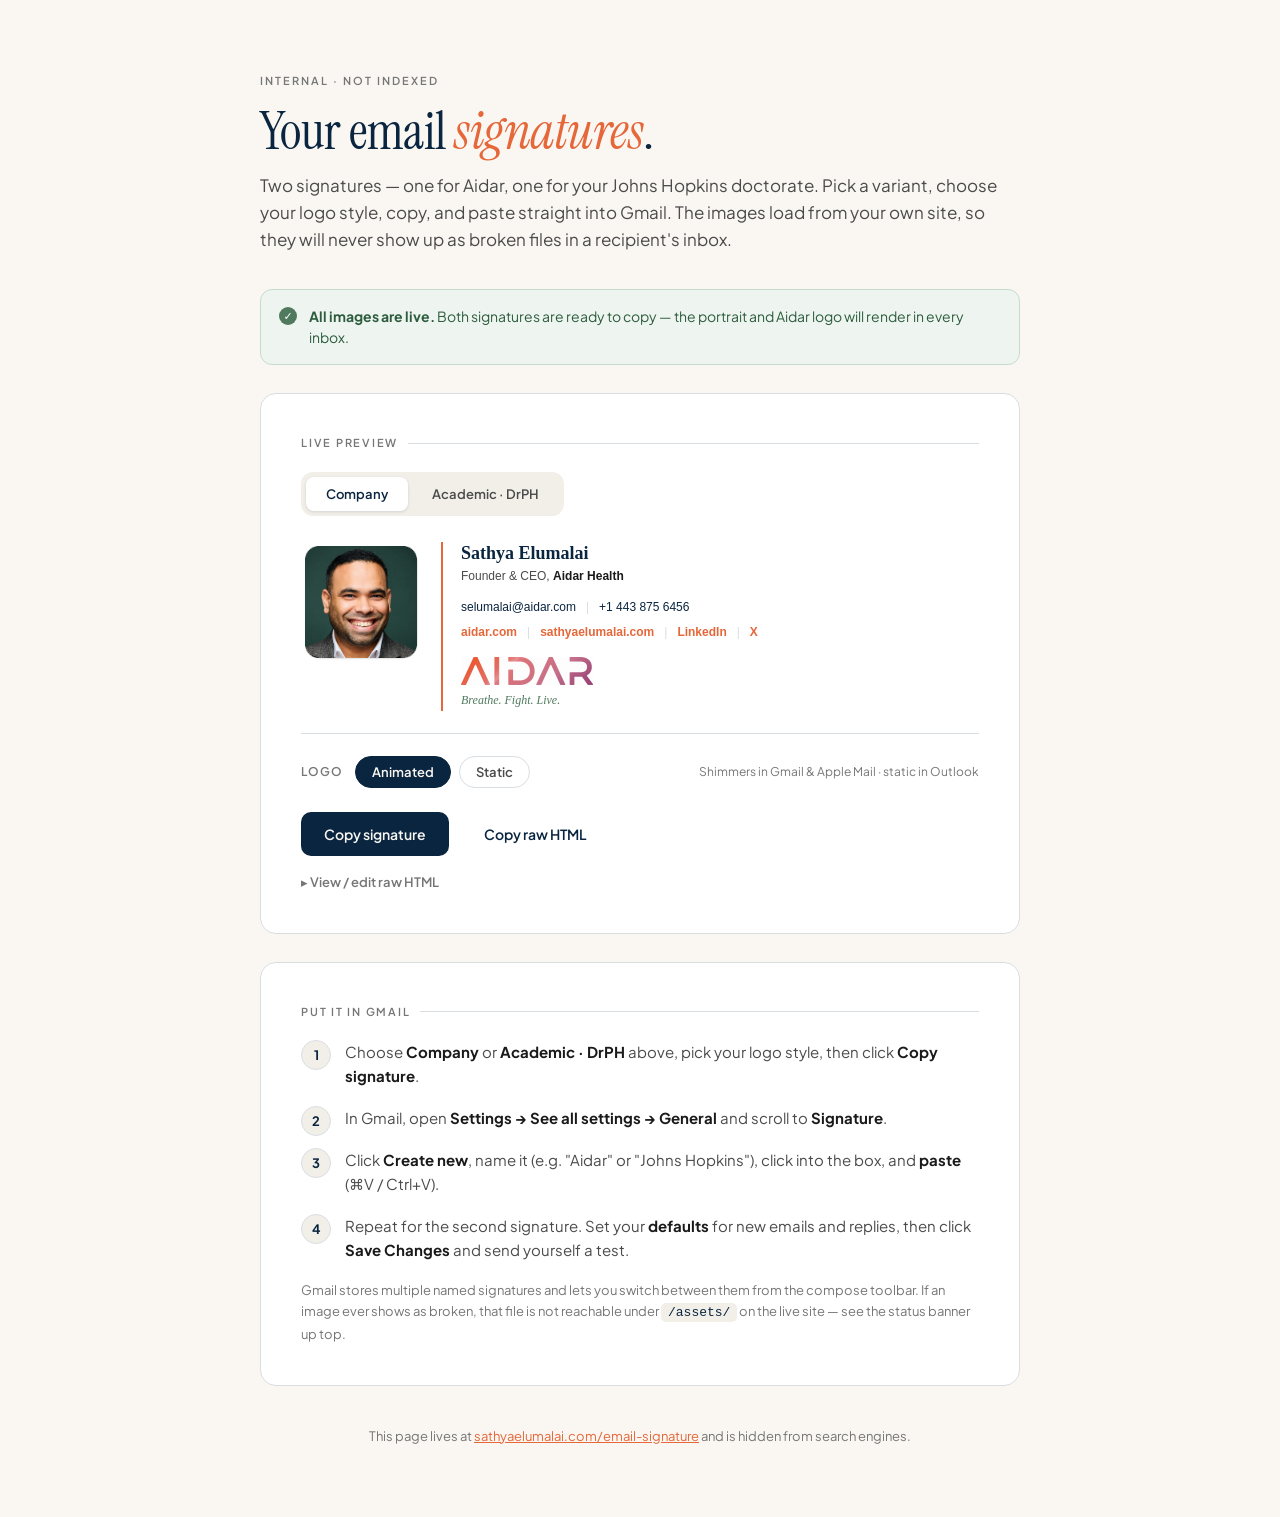
==== email-signature/index.html @ 57d6cbe8 "Email signature: larger photo, move logo + tagline to right column Per design review, the Aidar logo" ====
<!DOCTYPE html>
<html lang="en">
<head>
<meta charset="UTF-8">
<meta name="viewport" content="width=device-width, initial-scale=1.0">
<meta name="robots" content="noindex, nofollow">
<title>Email Signature · Sathya Elumalai</title>
<link rel="preconnect" href="https://fonts.googleapis.com">
<link rel="preconnect" href="https://fonts.gstatic.com" crossorigin>
<link href="https://fonts.googleapis.com/css2?family=Instrument+Serif:ital@0;1&family=Plus+Jakarta+Sans:wght@400;500;600;700&display=swap" rel="stylesheet">
<style>
  /* ---- Page chrome only. The signature itself uses inline, email-safe styles. ---- */
  :root {
    --anchor: #0A2540;
    --pulse:  #E5673A;
    --bone:   #FAF7F2;
    --bone-soft: #F2EFE9;
    --ink:    #1A1A1A;
    --ink-soft: #4B4B4B;
    --ink-muted: #767676;
    --sage:   #4F7A5E;
    --mist:   #D9DEE3;
    --alert:  #B83227;
    --font-display: "Instrument Serif", Georgia, serif;
    --font-body: "Plus Jakarta Sans", -apple-system, BlinkMacSystemFont, system-ui, sans-serif;
  }
  * { box-sizing: border-box; margin: 0; padding: 0; }
  body {
    font-family: var(--font-body);
    background: var(--bone);
    color: var(--ink);
    line-height: 1.6;
    -webkit-font-smoothing: antialiased;
    padding: clamp(24px, 6vw, 72px) clamp(20px, 5vw, 56px);
  }
  .wrap { max-width: 760px; margin: 0 auto; }
  .eyebrow {
    font-size: 11px; letter-spacing: 0.18em; text-transform: uppercase;
    color: var(--ink-muted); font-weight: 600; margin-bottom: 14px;
  }
  h1 {
    font-family: var(--font-display); font-weight: 400;
    font-size: clamp(34px, 5vw, 52px); line-height: 1.08;
    letter-spacing: -0.01em; color: var(--anchor); margin-bottom: 12px;
  }
  h1 em { font-style: italic; color: var(--pulse); }
  .lede { font-size: 17px; color: var(--ink-soft); max-width: 62ch; margin-bottom: 36px; }

  .card {
    background: #fff; border: 1px solid var(--mist); border-radius: 16px;
    padding: clamp(24px, 4vw, 40px); margin-bottom: 28px;
  }
  .card__label {
    font-size: 11px; letter-spacing: 0.16em; text-transform: uppercase;
    color: var(--ink-muted); font-weight: 600; margin-bottom: 20px;
    display: flex; align-items: center; gap: 10px;
  }
  .card__label::after { content: ""; flex: 1; height: 1px; background: var(--mist); }

  /* ---- Hosting status banner ---- */
  .status {
    border-radius: 12px; padding: 16px 18px; margin-bottom: 28px;
    font-size: 14px; display: flex; gap: 12px; align-items: flex-start;
    border: 1px solid; line-height: 1.5;
  }
  .status--checking { background: #FFF8F0; border-color: #F0D9BE; color: #8A5A1F; }
  .status--ok       { background: #EEF5F0; border-color: #C5DCCC; color: #2E5C3E; }
  .status--missing  { background: #FBEEEC; border-color: #E9CCC8; color: #8A2A20; }
  .status b { font-weight: 700; }
  .status code {
    font-family: ui-monospace, "SF Mono", Menlo, monospace; font-size: 12px;
    background: rgba(0,0,0,0.05); padding: 1px 6px; border-radius: 5px;
  }
  .status__dot {
    width: 18px; height: 18px; border-radius: 50%; flex-shrink: 0; margin-top: 1px;
    display: grid; place-items: center; font-size: 11px; font-weight: 700; color: #fff;
  }
  .status--checking .status__dot { background: #C98A3C; }
  .status--ok .status__dot       { background: var(--sage); }
  .status--missing .status__dot  { background: var(--alert); }

  /* ---- Segmented control (signature variant) ---- */
  .seg {
    display: inline-flex; gap: 4px; background: var(--bone-soft);
    padding: 5px; border-radius: 12px; margin-bottom: 26px;
  }
  .seg-opt {
    font-family: var(--font-body); font-size: 13px; font-weight: 600;
    padding: 9px 20px; border-radius: 8px; border: 0; background: transparent;
    color: var(--ink-soft); cursor: pointer; transition: all 160ms ease;
  }
  .seg-opt:hover { color: var(--anchor); }
  .seg-opt.is-active { background: #fff; color: var(--anchor); box-shadow: 0 1px 3px rgba(10,37,64,0.14); }

  /* ---- Logo style toggle ---- */
  .logo-toggle {
    display: flex; align-items: center; gap: 8px; margin-top: 22px;
    padding-top: 22px; border-top: 1px solid var(--mist); flex-wrap: wrap;
  }
  .logo-toggle__label {
    font-size: 12px; font-weight: 600; color: var(--ink-muted);
    letter-spacing: 0.08em; text-transform: uppercase; margin-right: 4px;
  }
  .logo-opt {
    font-family: var(--font-body); font-size: 13px; font-weight: 600;
    padding: 7px 16px; border-radius: 999px; cursor: pointer;
    border: 1px solid var(--mist); background: transparent; color: var(--ink-soft);
    transition: all 160ms ease;
  }
  .logo-opt:hover { border-color: var(--ink-muted); }
  .logo-opt.is-active { background: var(--anchor); color: var(--bone); border-color: var(--anchor); }
  .logo-note { font-size: 12px; color: var(--ink-muted); margin-left: auto; }

  /* ---- Buttons ---- */
  .actions { display: flex; flex-wrap: wrap; gap: 12px; margin-top: 24px; }
  button.act {
    font-family: var(--font-body); font-size: 14px; font-weight: 600;
    border-radius: 10px; padding: 12px 22px; cursor: pointer; border: 1px solid transparent;
    transition: transform 180ms cubic-bezier(0.16,1,0.3,1), background 180ms, color 180ms;
  }
  button.act:active { transform: scale(0.98); }
  .btn--primary { background: var(--anchor); color: var(--bone); }
  .btn--primary:hover { background: #06192c; }
  .btn--ghost { background: transparent; color: var(--anchor); border-color: var(--mist); }
  .btn--ghost:hover { border-color: var(--anchor); }
  .btn--primary.is-done { background: var(--sage); }

  /* ---- Raw HTML reveal ---- */
  details { margin-top: 16px; }
  summary {
    cursor: pointer; font-size: 13px; font-weight: 600; color: var(--ink-muted);
    list-style: none; user-select: none;
  }
  summary::-webkit-details-marker { display: none; }
  summary::before { content: "▸ "; }
  details[open] summary::before { content: "▾ "; }
  textarea {
    width: 100%; min-height: 220px; margin-top: 14px; padding: 16px;
    font-family: ui-monospace, "SF Mono", Menlo, monospace; font-size: 12px; line-height: 1.6;
    border: 1px solid var(--mist); border-radius: 10px; resize: vertical; color: var(--ink-soft);
    background: var(--bone-soft);
  }

  /* ---- Setup steps ---- */
  ol.steps { counter-reset: step; list-style: none; }
  ol.steps li {
    position: relative; padding-left: 44px; margin-bottom: 18px; font-size: 15px; color: var(--ink-soft);
  }
  ol.steps li::before {
    counter-increment: step; content: counter(step);
    position: absolute; left: 0; top: 0; width: 28px; height: 28px;
    background: var(--bone-soft); border: 1px solid var(--mist); border-radius: 50%;
    display: grid; place-items: center; font-size: 13px; font-weight: 700; color: var(--anchor);
  }
  ol.steps strong { color: var(--ink); }
  ol.steps code, p code {
    font-family: ui-monospace, "SF Mono", Menlo, monospace; font-size: 13px;
    background: var(--bone-soft); padding: 2px 7px; border-radius: 5px; color: var(--anchor);
  }
  .foot { font-size: 13px; color: var(--ink-muted); margin-top: 40px; text-align: center; }
  .foot a { color: var(--pulse); }
</style>
</head>
<body>
<div class="wrap">

  <p class="eyebrow">Internal · Not indexed</p>
  <h1>Your email <em>signatures</em>.</h1>
  <p class="lede">Two signatures — one for Aidar, one for your Johns Hopkins doctorate. Pick a variant, choose your logo style, copy, and paste straight into Gmail. The images load from your own site, so they will never show up as broken files in a recipient's inbox.</p>

  <!-- Live hosting check: tells you instantly whether the images resolve -->
  <div class="status status--checking" id="status" role="status" aria-live="polite">
    <span class="status__dot" id="statusDot">…</span>
    <div id="statusText">Checking whether your signature images are live on the server…</div>
  </div>

  <!-- ====================== SIGNATURE PREVIEW ====================== -->
  <div class="card">
    <p class="card__label">Live preview</p>

    <!-- Signature variant switch -->
    <div class="seg" role="radiogroup" aria-label="Signature type">
      <button type="button" class="seg-opt is-active" data-variant="company" role="radio" aria-checked="true">Company</button>
      <button type="button" class="seg-opt" data-variant="academic" role="radio" aria-checked="false">Academic · DrPH</button>
    </div>

    <!-- The exact markup that gets copied. Table-based + inline styles = email-client safe. -->
    <div id="signature">

      <!-- ---------- COMPANY VARIANT ---------- -->
      <div class="sig-block" data-variant="company">
        <table cellpadding="0" cellspacing="0" border="0" role="presentation" style="font-family: Arial, Helvetica, sans-serif; color: #1A1A1A; border-collapse: collapse;">
          <tr>
            <td style="vertical-align: top; padding: 0 20px 0 0;">
              <img src="/assets/sathya-portrait.png" alt="Sathya Elumalai" width="120" height="120" style="display: block; width: 120px; height: 120px; border: 0; outline: none; text-decoration: none;">
            </td>
            <td style="vertical-align: top; padding: 1px 0 1px 18px; border-left: 2px solid #E5673A;">
              <div style="font-family: Georgia, 'Times New Roman', serif; font-size: 18px; font-weight: 700; color: #0A2540; line-height: 1.15;">Sathya Elumalai</div>
              <div style="font-family: Arial, Helvetica, sans-serif; font-size: 12px; color: #4B4B4B; padding-top: 3px;">Founder &amp; CEO, <strong style="color: #1A1A1A;">Aidar Health</strong></div>
              <div style="font-family: Arial, Helvetica, sans-serif; font-size: 12px; padding-top: 11px; line-height: 1.7;">
                <a href="mailto:selumalai@aidar.com" style="color: #0A2540; text-decoration: none;">selumalai@aidar.com</a>
                <span style="color: #D9DEE3;">&nbsp;&nbsp;|&nbsp;&nbsp;</span>
                <a href="tel:+14438756456" style="color: #0A2540; text-decoration: none;">+1 443 875 6456</a>
              </div>
              <div style="font-family: Arial, Helvetica, sans-serif; font-size: 12px; padding-top: 5px; line-height: 1.7;">
                <a href="https://www.aidar.com" style="color: #E5673A; text-decoration: none; font-weight: 600;">aidar.com</a>
                <span style="color: #D9DEE3;">&nbsp;&nbsp;|&nbsp;&nbsp;</span>
                <a href="https://www.sathyaelumalai.com" style="color: #E5673A; text-decoration: none; font-weight: 600;">sathyaelumalai.com</a>
                <span style="color: #D9DEE3;">&nbsp;&nbsp;|&nbsp;&nbsp;</span>
                <a href="https://www.linkedin.com/in/sathyaelumalai" style="color: #E5673A; text-decoration: none; font-weight: 600;">LinkedIn</a>
                <span style="color: #D9DEE3;">&nbsp;&nbsp;|&nbsp;&nbsp;</span>
                <a href="https://x.com/SathyaElumalai" style="color: #E5673A; text-decoration: none; font-weight: 600;">X</a>
              </div>
              <div style="padding-top: 14px;">
                <img class="logoImg" src="/assets/aidar-logo-email-animated.gif" alt="Aidar Health" width="132" height="28" style="display: block; width: 132px; height: 28px; border: 0; outline: none;">
              </div>
              <div style="font-family: Georgia, 'Times New Roman', serif; font-style: italic; font-size: 12px; color: #4F7A5E; padding-top: 6px;">Breathe. Fight. Live.</div>
            </td>
          </tr>
        </table>
      </div>

      <!-- ---------- ACADEMIC / DrPH VARIANT ---------- -->
      <div class="sig-block" data-variant="academic" hidden>
        <table cellpadding="0" cellspacing="0" border="0" role="presentation" style="font-family: Arial, Helvetica, sans-serif; color: #1A1A1A; border-collapse: collapse;">
          <tr>
            <td style="vertical-align: top; padding: 0 20px 0 0;">
              <img src="/assets/sathya-portrait.png" alt="Sathya Elumalai" width="120" height="120" style="display: block; width: 120px; height: 120px; border: 0; outline: none; text-decoration: none;">
            </td>
            <td style="vertical-align: top; padding: 1px 0 1px 18px; border-left: 2px solid #E5673A;">
              <div style="font-family: Georgia, 'Times New Roman', serif; font-size: 18px; font-weight: 700; color: #0A2540; line-height: 1.15;">Sathya Elumalai</div>
              <div style="font-family: Arial, Helvetica, sans-serif; font-size: 12px; color: #4B4B4B; padding-top: 3px; line-height: 1.45;"><strong style="color: #1A1A1A;">DrPH Candidate</strong> &middot; Johns Hopkins Bloomberg School of Public Health</div>
              <div style="font-family: Arial, Helvetica, sans-serif; font-size: 12px; color: #4B4B4B; padding-top: 2px;">Founder &amp; CEO, <strong style="color: #1A1A1A;">Aidar Health</strong></div>
              <div style="font-family: Arial, Helvetica, sans-serif; font-size: 12px; padding-top: 11px; line-height: 1.7;">
                <a href="mailto:selumal1@jh.edu" style="color: #0A2540; text-decoration: none;">selumal1@jh.edu</a>
                <span style="color: #D9DEE3;">&nbsp;&nbsp;|&nbsp;&nbsp;</span>
                <a href="tel:+14438756456" style="color: #0A2540; text-decoration: none;">+1 443 875 6456</a>
              </div>
              <div style="font-family: Arial, Helvetica, sans-serif; font-size: 12px; padding-top: 5px; line-height: 1.7;">
                <a href="https://www.aidar.com" style="color: #E5673A; text-decoration: none; font-weight: 600;">aidar.com</a>
                <span style="color: #D9DEE3;">&nbsp;&nbsp;|&nbsp;&nbsp;</span>
                <a href="https://www.sathyaelumalai.com" style="color: #E5673A; text-decoration: none; font-weight: 600;">sathyaelumalai.com</a>
                <span style="color: #D9DEE3;">&nbsp;&nbsp;|&nbsp;&nbsp;</span>
                <a href="https://www.linkedin.com/in/sathyaelumalai" style="color: #E5673A; text-decoration: none; font-weight: 600;">LinkedIn</a>
                <span style="color: #D9DEE3;">&nbsp;&nbsp;|&nbsp;&nbsp;</span>
                <a href="https://x.com/SathyaElumalai" style="color: #E5673A; text-decoration: none; font-weight: 600;">X</a>
              </div>
              <div style="padding-top: 14px;">
                <img class="logoImg" src="/assets/aidar-logo-email-animated.gif" alt="Aidar Health" width="132" height="28" style="display: block; width: 132px; height: 28px; border: 0; outline: none;">
              </div>
              <div style="font-family: Georgia, 'Times New Roman', serif; font-style: italic; font-size: 12px; color: #4F7A5E; padding-top: 6px;">Breathe. Fight. Live.</div>
            </td>
          </tr>
        </table>
      </div>

    </div>

    <div class="logo-toggle" role="radiogroup" aria-label="Logo style">
      <span class="logo-toggle__label">Logo</span>
      <button type="button" class="logo-opt is-active" data-logo="animated" role="radio" aria-checked="true">Animated</button>
      <button type="button" class="logo-opt" data-logo="static" role="radio" aria-checked="false">Static</button>
      <span class="logo-note" id="logoNote">Shimmers in Gmail &amp; Apple Mail · static in Outlook</span>
    </div>

    <div class="actions">
      <button class="act btn--primary" id="copyBtn">Copy signature</button>
      <button class="act btn--ghost" id="copyHtmlBtn">Copy raw HTML</button>
    </div>

    <details>
      <summary>View / edit raw HTML</summary>
      <textarea id="rawHtml" spellcheck="false" readonly></textarea>
    </details>
  </div>

  <!-- ====================== SETUP STEPS ====================== -->
  <div class="card">
    <p class="card__label">Put it in Gmail</p>
    <ol class="steps">
      <li>Choose <strong>Company</strong> or <strong>Academic · DrPH</strong> above, pick your logo style, then click <strong>Copy signature</strong>.</li>
      <li>In Gmail, open <strong>Settings → See all settings → General</strong> and scroll to <strong>Signature</strong>.</li>
      <li>Click <strong>Create new</strong>, name it (e.g. "Aidar" or "Johns Hopkins"), click into the box, and <strong>paste</strong> (⌘V / Ctrl+V).</li>
      <li>Repeat for the second signature. Set your <strong>defaults</strong> for new emails and replies, then click <strong>Save Changes</strong> and send yourself a test.</li>
    </ol>
    <p style="font-size: 13px; color: var(--ink-muted); margin-top: 8px;">Gmail stores multiple named signatures and lets you switch between them from the compose toolbar. If an image ever shows as broken, that file is not reachable under <code>/assets/</code> on the live site — see the status banner up top.</p>
  </div>

  <p class="foot">This page lives at <a href="https://www.sathyaelumalai.com/email-signature">sathyaelumalai.com/email-signature</a> and is hidden from search engines.</p>

</div>

<script>
  // The production origin the copied signature must point at (email needs absolute URLs).
  const ABSOLUTE_BASE = "https://www.sathyaelumalai.com";

  const ASSETS = {
    portrait: "/assets/sathya-portrait.png",
    logoAnimated: "/assets/aidar-logo-email-animated.gif",
    logoStatic: "/assets/aidar-logo-email.png"
  };

  // ---- Plain-text fallback per variant (for clients that ignore the HTML part) ----
  const PLAIN = {
    company: [
      "Sathya Elumalai",
      "Founder & CEO, Aidar Health",
      "selumalai@aidar.com | +1 443 875 6456",
      "aidar.com | sathyaelumalai.com | linkedin.com/in/sathyaelumalai | x.com/SathyaElumalai"
    ].join("\n"),
    academic: [
      "Sathya Elumalai",
      "DrPH Candidate · Johns Hopkins Bloomberg School of Public Health",
      "Founder & CEO, Aidar Health",
      "selumal1@jh.edu | +1 443 875 6456",
      "aidar.com | sathyaelumalai.com | linkedin.com/in/sathyaelumalai | x.com/SathyaElumalai"
    ].join("\n")
  };

  let currentVariant = "company";
  const rawTa = document.getElementById("rawHtml");

  function activeBlock() { return document.querySelector('.sig-block[data-variant="' + currentVariant + '"]'); }

  // Take the active variant's markup and rewrite root-relative /assets/ paths to
  // absolute https:// URLs so the signature renders in any inbox.
  function getSigHtml() {
    return activeBlock().innerHTML
      .replace(/src="\/assets\//g, 'src="' + ABSOLUTE_BASE + '/assets/')
      .trim();
  }

  function syncRaw() { rawTa.value = getSigHtml(); }

  // ---- Rich copy: writes both text/html and text/plain to the clipboard ----
  async function copyRich() {
    const html = getSigHtml();
    try {
      await navigator.clipboard.write([
        new ClipboardItem({
          "text/html": new Blob([html], { type: "text/html" }),
          "text/plain": new Blob([PLAIN[currentVariant]], { type: "text/plain" })
        })
      ]);
      return true;
    } catch (e) {
      // Fallback: select the rendered node and use execCommand
      try {
        const range = document.createRange();
        range.selectNode(activeBlock());
        const sel = window.getSelection();
        sel.removeAllRanges();
        sel.addRange(range);
        const ok = document.execCommand("copy");
        sel.removeAllRanges();
        return ok;
      } catch (e2) { return false; }
    }
  }

  // ---- Variant switch (Company vs Academic) ----
  document.querySelectorAll(".seg-opt").forEach((btn) => {
    btn.addEventListener("click", () => {
      currentVariant = btn.dataset.variant;
      document.querySelectorAll(".seg-opt").forEach((b) => {
        const on = b === btn;
        b.classList.toggle("is-active", on);
        b.setAttribute("aria-checked", on ? "true" : "false");
      });
      document.querySelectorAll(".sig-block").forEach((block) => {
        block.hidden = block.dataset.variant !== currentVariant;
      });
      syncRaw();
    });
  });

  // ---- Logo style toggle (animated GIF vs static PNG) — applies to both variants ----
  const logoNote = document.getElementById("logoNote");
  document.querySelectorAll(".logo-opt").forEach((btn) => {
    btn.addEventListener("click", () => {
      document.querySelectorAll(".logo-opt").forEach((b) => {
        const on = b === btn;
        b.classList.toggle("is-active", on);
        b.setAttribute("aria-checked", on ? "true" : "false");
      });
      const animated = btn.dataset.logo === "animated";
      const src = animated ? ASSETS.logoAnimated : ASSETS.logoStatic;
      document.querySelectorAll("img.logoImg").forEach((img) => { img.src = src; });
      logoNote.textContent = animated
        ? "Shimmers in Gmail & Apple Mail · static in Outlook"
        : "Identical everywhere · lighter file";
      syncRaw();
    });
  });

  function flash(btn, msg) {
    const original = btn.textContent;
    btn.textContent = msg;
    btn.classList.add("is-done");
    setTimeout(() => { btn.textContent = original; btn.classList.remove("is-done"); }, 2200);
  }

  document.getElementById("copyBtn").addEventListener("click", async (e) => {
    const ok = await copyRich();
    const name = currentVariant === "company" ? "Company" : "Academic";
    flash(e.currentTarget, ok ? "✓ " + name + " copied — paste into Gmail" : "Press ⌘C to copy");
  });

  document.getElementById("copyHtmlBtn").addEventListener("click", async (e) => {
    try {
      await navigator.clipboard.writeText(getSigHtml());
      flash(e.currentTarget, "✓ HTML copied");
    } catch (err) {
      rawTa.closest("details").open = true;
      rawTa.select();
      flash(e.currentTarget, "Select & copy below");
    }
  });

  // ---- Live hosting check: probe the image URLs and report ----
  function probe(url) {
    return new Promise((resolve) => {
      const img = new Image();
      img.onload = () => resolve(true);
      img.onerror = () => resolve(false);
      img.src = url + "?t=" + (performance.now() | 0); // cache-bust
    });
  }

  (async () => {
    const status = document.getElementById("status");
    const dot = document.getElementById("statusDot");
    const text = document.getElementById("statusText");
    const checks = [
      ["assets/sathya-portrait.png", ASSETS.portrait],
      ["assets/aidar-logo-email-animated.gif", ASSETS.logoAnimated],
      ["assets/aidar-logo-email.png", ASSETS.logoStatic]
    ];
    const results = await Promise.all(checks.map(([, url]) => probe(url)));
    const missing = checks.filter((_, i) => !results[i]).map(([name]) => "<code>" + name + "</code>");

    status.classList.remove("status--checking");
    if (missing.length === 0) {
      status.classList.add("status--ok");
      dot.textContent = "✓";
      text.innerHTML = "<b>All images are live.</b> Both signatures are ready to copy — the portrait and Aidar logo will render in every inbox.";
    } else {
      status.classList.add("status--missing");
      dot.textContent = "!";
      text.innerHTML = "<b>Not reachable yet:</b> " + missing.join(", ") +
        ". Make sure " + (missing.length > 1 ? "these files are" : "this file is") +
        " in the site's <code>/assets/</code> folder and pushed to GitHub. Until then, " +
        (missing.length > 1 ? "they" : "it") + " will show as a broken image in email.";
    }
  })();

  // Initial render
  syncRaw();
</script>
</body>
</html>
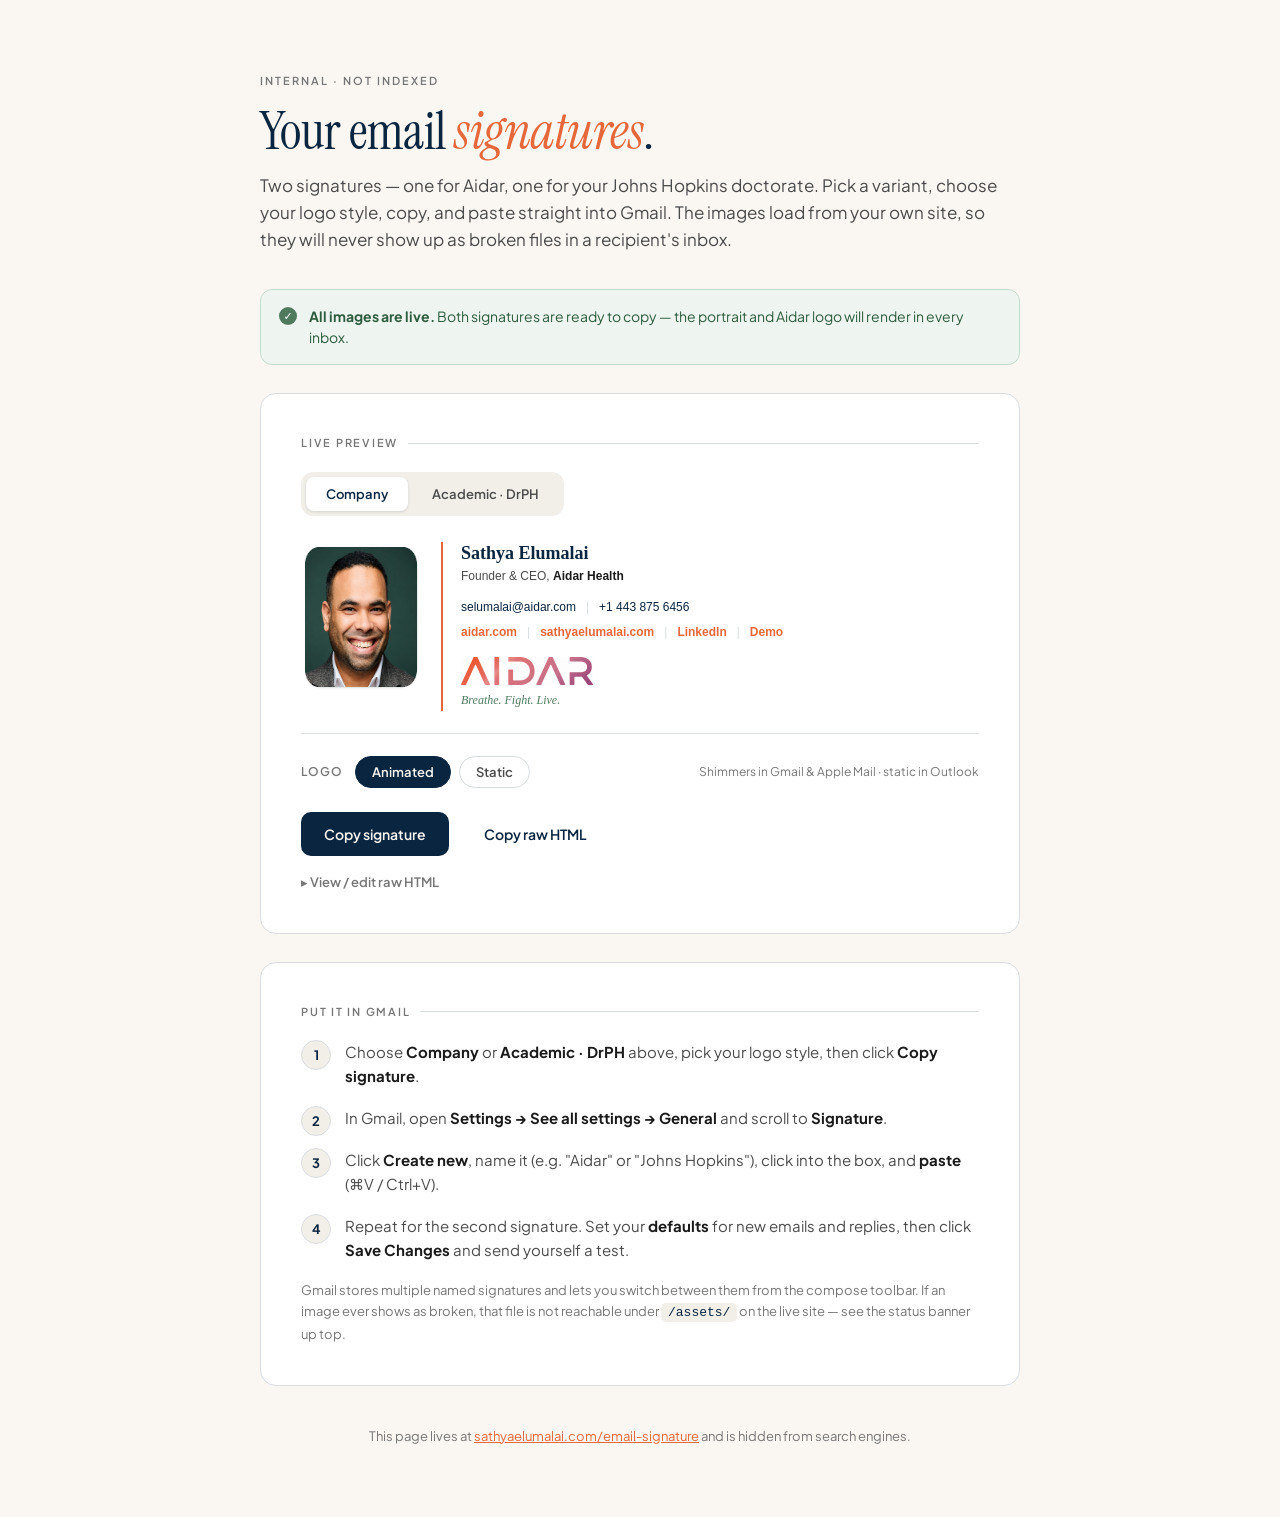
==== commit d0ab287b: "Email signature: taller photo, swap X for Demo (YouTube) link Photo set to 120x150 for the new head-" ====
--- a/email-signature/index.html
+++ b/email-signature/index.html
@@ -192,7 +192,7 @@
         <table cellpadding="0" cellspacing="0" border="0" role="presentation" style="font-family: Arial, Helvetica, sans-serif; color: #1A1A1A; border-collapse: collapse;">
           <tr>
             <td style="vertical-align: top; padding: 0 20px 0 0;">
-              <img src="/assets/sathya-portrait.png" alt="Sathya Elumalai" width="120" height="120" style="display: block; width: 120px; height: 120px; border: 0; outline: none; text-decoration: none;">
+              <img src="/assets/sathya-portrait.png" alt="Sathya Elumalai" width="120" height="150" style="display: block; width: 120px; height: 150px; border: 0; outline: none; text-decoration: none;">
             </td>
             <td style="vertical-align: top; padding: 1px 0 1px 18px; border-left: 2px solid #E5673A;">
               <div style="font-family: Georgia, 'Times New Roman', serif; font-size: 18px; font-weight: 700; color: #0A2540; line-height: 1.15;">Sathya Elumalai</div>
@@ -209,7 +209,7 @@
                 <span style="color: #D9DEE3;">&nbsp;&nbsp;|&nbsp;&nbsp;</span>
                 <a href="https://www.linkedin.com/in/sathyaelumalai" style="color: #E5673A; text-decoration: none; font-weight: 600;">LinkedIn</a>
                 <span style="color: #D9DEE3;">&nbsp;&nbsp;|&nbsp;&nbsp;</span>
-                <a href="https://x.com/SathyaElumalai" style="color: #E5673A; text-decoration: none; font-weight: 600;">X</a>
+                <a href="https://youtu.be/l9KVmZAAGaM" style="color: #E5673A; text-decoration: none; font-weight: 600;">Demo</a>
               </div>
               <div style="padding-top: 14px;">
                 <img class="logoImg" src="/assets/aidar-logo-email-animated.gif" alt="Aidar Health" width="132" height="28" style="display: block; width: 132px; height: 28px; border: 0; outline: none;">
@@ -225,7 +225,7 @@
         <table cellpadding="0" cellspacing="0" border="0" role="presentation" style="font-family: Arial, Helvetica, sans-serif; color: #1A1A1A; border-collapse: collapse;">
           <tr>
             <td style="vertical-align: top; padding: 0 20px 0 0;">
-              <img src="/assets/sathya-portrait.png" alt="Sathya Elumalai" width="120" height="120" style="display: block; width: 120px; height: 120px; border: 0; outline: none; text-decoration: none;">
+              <img src="/assets/sathya-portrait.png" alt="Sathya Elumalai" width="120" height="150" style="display: block; width: 120px; height: 150px; border: 0; outline: none; text-decoration: none;">
             </td>
             <td style="vertical-align: top; padding: 1px 0 1px 18px; border-left: 2px solid #E5673A;">
               <div style="font-family: Georgia, 'Times New Roman', serif; font-size: 18px; font-weight: 700; color: #0A2540; line-height: 1.15;">Sathya Elumalai</div>
@@ -243,7 +243,7 @@
                 <span style="color: #D9DEE3;">&nbsp;&nbsp;|&nbsp;&nbsp;</span>
                 <a href="https://www.linkedin.com/in/sathyaelumalai" style="color: #E5673A; text-decoration: none; font-weight: 600;">LinkedIn</a>
                 <span style="color: #D9DEE3;">&nbsp;&nbsp;|&nbsp;&nbsp;</span>
-                <a href="https://x.com/SathyaElumalai" style="color: #E5673A; text-decoration: none; font-weight: 600;">X</a>
+                <a href="https://youtu.be/l9KVmZAAGaM" style="color: #E5673A; text-decoration: none; font-weight: 600;">Demo</a>
               </div>
               <div style="padding-top: 14px;">
                 <img class="logoImg" src="/assets/aidar-logo-email-animated.gif" alt="Aidar Health" width="132" height="28" style="display: block; width: 132px; height: 28px; border: 0; outline: none;">
@@ -306,14 +306,14 @@
       "Sathya Elumalai",
       "Founder & CEO, Aidar Health",
       "selumalai@aidar.com | +1 443 875 6456",
-      "aidar.com | sathyaelumalai.com | linkedin.com/in/sathyaelumalai | x.com/SathyaElumalai"
+      "aidar.com | sathyaelumalai.com | linkedin.com/in/sathyaelumalai | Demo: youtu.be/l9KVmZAAGaM"
     ].join("\n"),
     academic: [
       "Sathya Elumalai",
       "DrPH Candidate · Johns Hopkins Bloomberg School of Public Health",
       "Founder & CEO, Aidar Health",
       "selumal1@jh.edu | +1 443 875 6456",
-      "aidar.com | sathyaelumalai.com | linkedin.com/in/sathyaelumalai | x.com/SathyaElumalai"
+      "aidar.com | sathyaelumalai.com | linkedin.com/in/sathyaelumalai | Demo: youtu.be/l9KVmZAAGaM"
     ].join("\n")
   };
 
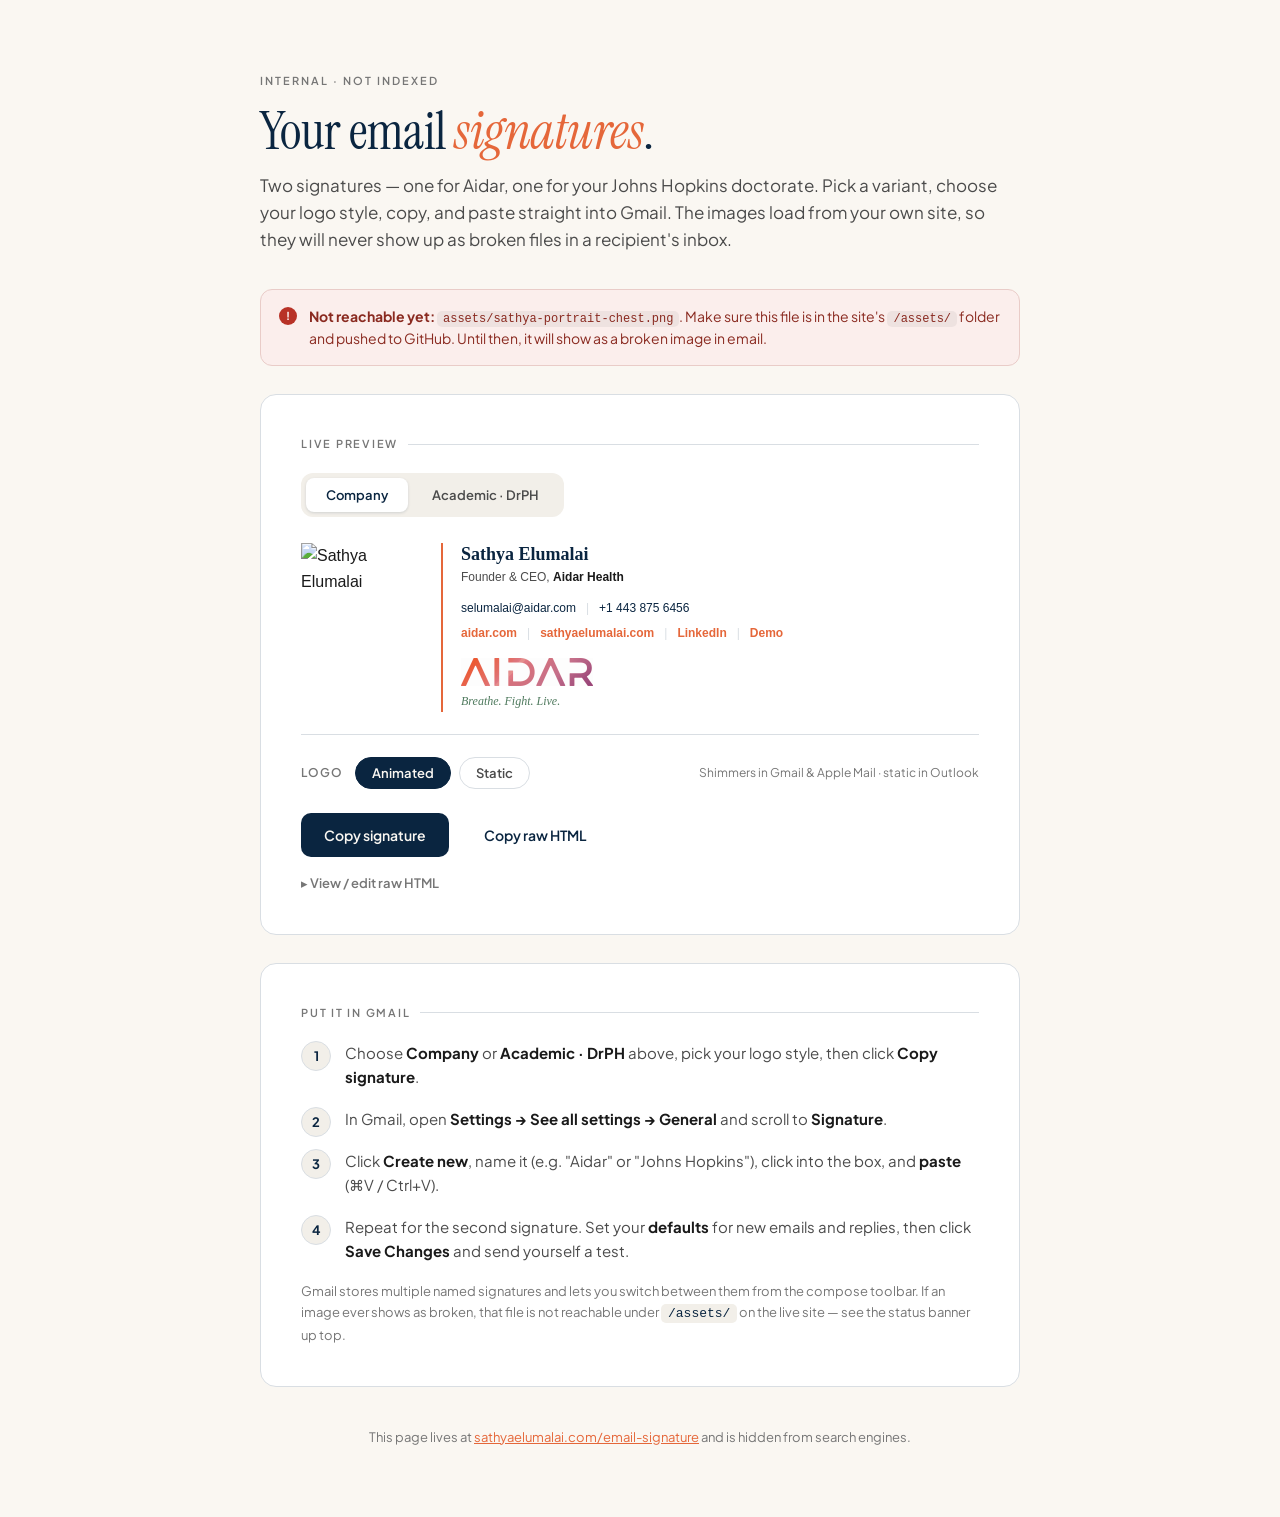
==== commit 7364501a: "Email signature: revert photo to square 120x120 with head-and-chest crop Fixes the stretched-face lo" ====
--- a/email-signature/index.html
+++ b/email-signature/index.html
@@ -192,7 +192,7 @@
         <table cellpadding="0" cellspacing="0" border="0" role="presentation" style="font-family: Arial, Helvetica, sans-serif; color: #1A1A1A; border-collapse: collapse;">
           <tr>
             <td style="vertical-align: top; padding: 0 20px 0 0;">
-              <img src="/assets/sathya-portrait.png" alt="Sathya Elumalai" width="120" height="150" style="display: block; width: 120px; height: 150px; border: 0; outline: none; text-decoration: none;">
+              <img src="/assets/sathya-portrait-chest.png" alt="Sathya Elumalai" width="120" height="120" style="display: block; width: 120px; height: 120px; border: 0; outline: none; text-decoration: none;">
             </td>
             <td style="vertical-align: top; padding: 1px 0 1px 18px; border-left: 2px solid #E5673A;">
               <div style="font-family: Georgia, 'Times New Roman', serif; font-size: 18px; font-weight: 700; color: #0A2540; line-height: 1.15;">Sathya Elumalai</div>
@@ -225,7 +225,7 @@
         <table cellpadding="0" cellspacing="0" border="0" role="presentation" style="font-family: Arial, Helvetica, sans-serif; color: #1A1A1A; border-collapse: collapse;">
           <tr>
             <td style="vertical-align: top; padding: 0 20px 0 0;">
-              <img src="/assets/sathya-portrait.png" alt="Sathya Elumalai" width="120" height="150" style="display: block; width: 120px; height: 150px; border: 0; outline: none; text-decoration: none;">
+              <img src="/assets/sathya-portrait-chest.png" alt="Sathya Elumalai" width="120" height="120" style="display: block; width: 120px; height: 120px; border: 0; outline: none; text-decoration: none;">
             </td>
             <td style="vertical-align: top; padding: 1px 0 1px 18px; border-left: 2px solid #E5673A;">
               <div style="font-family: Georgia, 'Times New Roman', serif; font-size: 18px; font-weight: 700; color: #0A2540; line-height: 1.15;">Sathya Elumalai</div>
@@ -295,7 +295,7 @@
   const ABSOLUTE_BASE = "https://www.sathyaelumalai.com";
 
   const ASSETS = {
-    portrait: "/assets/sathya-portrait.png",
+    portrait: "/assets/sathya-portrait-chest.png",
     logoAnimated: "/assets/aidar-logo-email-animated.gif",
     logoStatic: "/assets/aidar-logo-email.png"
   };
@@ -432,7 +432,7 @@
     const dot = document.getElementById("statusDot");
     const text = document.getElementById("statusText");
     const checks = [
-      ["assets/sathya-portrait.png", ASSETS.portrait],
+      ["assets/sathya-portrait-chest.png", ASSETS.portrait],
       ["assets/aidar-logo-email-animated.gif", ASSETS.logoAnimated],
       ["assets/aidar-logo-email.png", ASSETS.logoStatic]
     ];
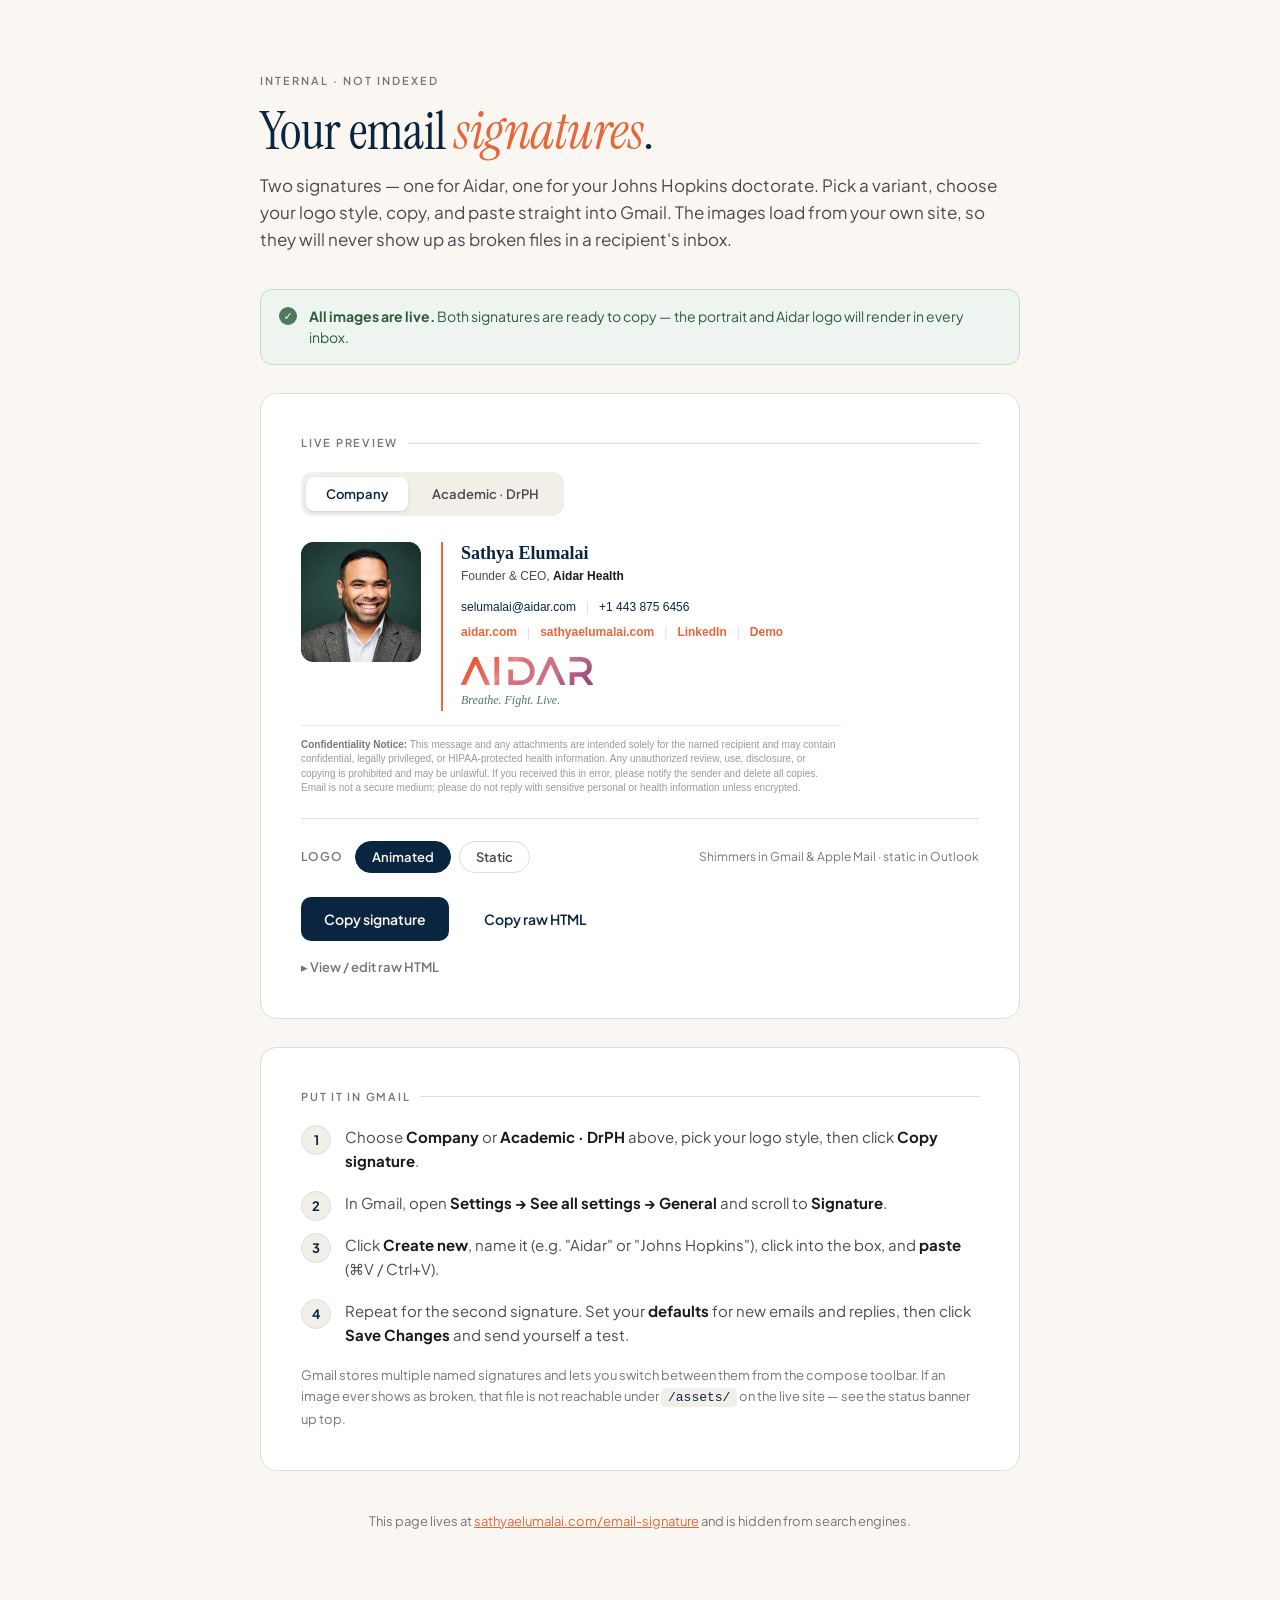
==== commit d3055c3b: "Email signature: add HIPAA-aware confidentiality disclaimer to both variants Replaces generic boiler" ====
--- a/email-signature/index.html
+++ b/email-signature/index.html
@@ -218,6 +218,7 @@
             </td>
           </tr>
         </table>
+        <div style="font-family: Arial, Helvetica, sans-serif; font-size: 10px; line-height: 1.45; color: #9A9A9A; max-width: 540px; padding-top: 12px; margin-top: 14px; border-top: 1px solid #E7E7E7;"><strong style="color: #767676;">Confidentiality Notice:</strong> This message and any attachments are intended solely for the named recipient and may contain confidential, legally privileged, or HIPAA-protected health information. Any unauthorized review, use, disclosure, or copying is prohibited and may be unlawful. If you received this in error, please notify the sender and delete all copies. Email is not a secure medium; please do not reply with sensitive personal or health information unless encrypted.</div>
       </div>
 
       <!-- ---------- ACADEMIC / DrPH VARIANT ---------- -->
@@ -252,6 +253,7 @@
             </td>
           </tr>
         </table>
+        <div style="font-family: Arial, Helvetica, sans-serif; font-size: 10px; line-height: 1.45; color: #9A9A9A; max-width: 540px; padding-top: 12px; margin-top: 14px; border-top: 1px solid #E7E7E7;"><strong style="color: #767676;">Confidentiality Notice:</strong> This message and any attachments are intended solely for the named recipient and may contain confidential, legally privileged, or HIPAA-protected health information. Any unauthorized review, use, disclosure, or copying is prohibited and may be unlawful. If you received this in error, please notify the sender and delete all copies. Email is not a secure medium; please do not reply with sensitive personal or health information unless encrypted.</div>
       </div>
 
     </div>
@@ -306,14 +308,18 @@
       "Sathya Elumalai",
       "Founder & CEO, Aidar Health",
       "selumalai@aidar.com | +1 443 875 6456",
-      "aidar.com | sathyaelumalai.com | linkedin.com/in/sathyaelumalai | Demo: youtu.be/l9KVmZAAGaM"
+      "aidar.com | sathyaelumalai.com | linkedin.com/in/sathyaelumalai | Demo: youtu.be/l9KVmZAAGaM",
+      "",
+      "Confidentiality Notice: This message and any attachments are intended solely for the named recipient and may contain confidential, legally privileged, or HIPAA-protected health information. Any unauthorized review, use, disclosure, or copying is prohibited and may be unlawful. If you received this in error, please notify the sender and delete all copies. Email is not a secure medium; please do not reply with sensitive personal or health information unless encrypted."
     ].join("\n"),
     academic: [
       "Sathya Elumalai",
       "DrPH Candidate · Johns Hopkins Bloomberg School of Public Health",
       "Founder & CEO, Aidar Health",
       "selumal1@jh.edu | +1 443 875 6456",
-      "aidar.com | sathyaelumalai.com | linkedin.com/in/sathyaelumalai | Demo: youtu.be/l9KVmZAAGaM"
+      "aidar.com | sathyaelumalai.com | linkedin.com/in/sathyaelumalai | Demo: youtu.be/l9KVmZAAGaM",
+      "",
+      "Confidentiality Notice: This message and any attachments are intended solely for the named recipient and may contain confidential, legally privileged, or HIPAA-protected health information. Any unauthorized review, use, disclosure, or copying is prohibited and may be unlawful. If you received this in error, please notify the sender and delete all copies. Email is not a secure medium; please do not reply with sensitive personal or health information unless encrypted."
     ].join("\n")
   };
 
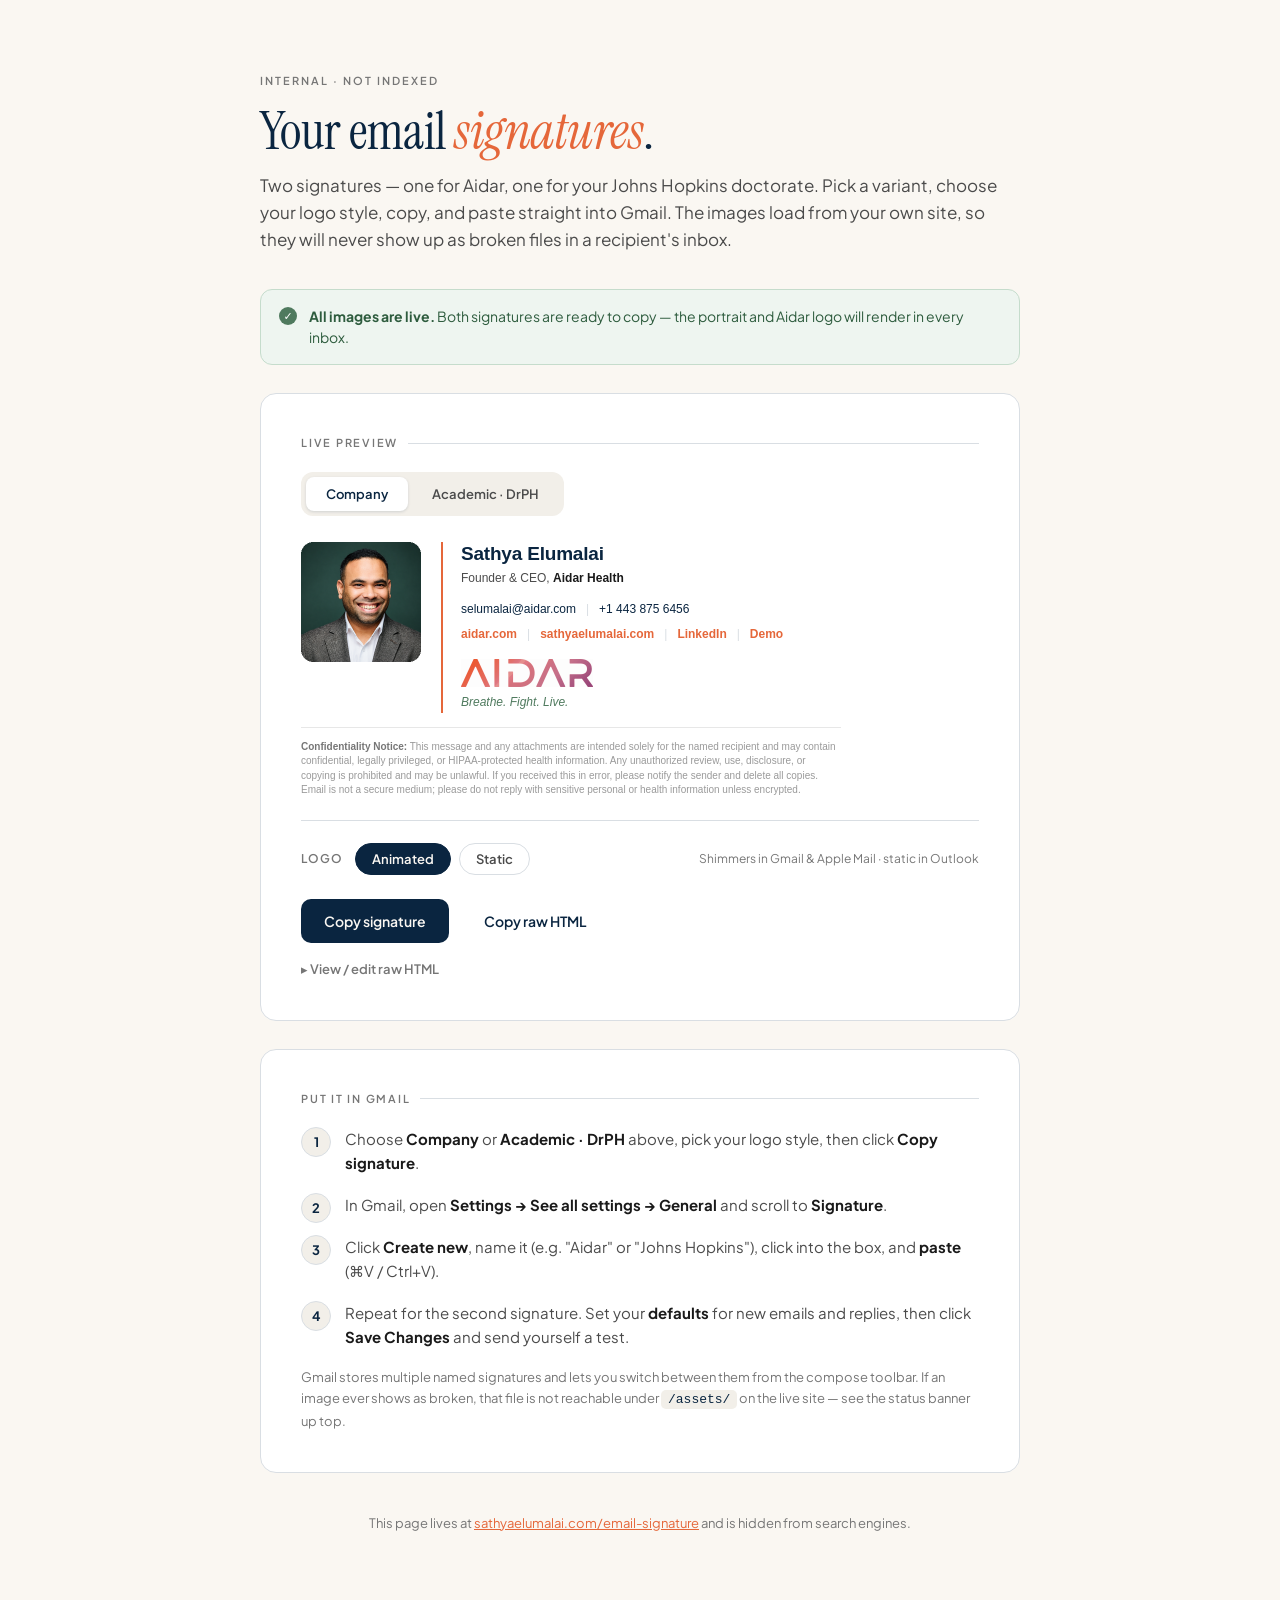
==== commit b80064e3: "Email signature: unify typography with a modern system font stack Replaces the serif-name + Arial-bo" ====
--- a/email-signature/index.html
+++ b/email-signature/index.html
@@ -189,20 +189,20 @@
 
       <!-- ---------- COMPANY VARIANT ---------- -->
       <div class="sig-block" data-variant="company">
-        <table cellpadding="0" cellspacing="0" border="0" role="presentation" style="font-family: Arial, Helvetica, sans-serif; color: #1A1A1A; border-collapse: collapse;">
+        <table cellpadding="0" cellspacing="0" border="0" role="presentation" style="font-family: -apple-system, BlinkMacSystemFont, 'Segoe UI', Roboto, 'Helvetica Neue', Arial, sans-serif; color: #1A1A1A; border-collapse: collapse;">
           <tr>
             <td style="vertical-align: top; padding: 0 20px 0 0;">
               <img src="/assets/sathya-portrait-chest.png" alt="Sathya Elumalai" width="120" height="120" style="display: block; width: 120px; height: 120px; border: 0; outline: none; text-decoration: none;">
             </td>
             <td style="vertical-align: top; padding: 1px 0 1px 18px; border-left: 2px solid #E5673A;">
-              <div style="font-family: Georgia, 'Times New Roman', serif; font-size: 18px; font-weight: 700; color: #0A2540; line-height: 1.15;">Sathya Elumalai</div>
-              <div style="font-family: Arial, Helvetica, sans-serif; font-size: 12px; color: #4B4B4B; padding-top: 3px;">Founder &amp; CEO, <strong style="color: #1A1A1A;">Aidar Health</strong></div>
-              <div style="font-family: Arial, Helvetica, sans-serif; font-size: 12px; padding-top: 11px; line-height: 1.7;">
+              <div style="font-family: -apple-system, BlinkMacSystemFont, 'Segoe UI', Roboto, 'Helvetica Neue', Arial, sans-serif; font-size: 19px; font-weight: 700; letter-spacing: -0.2px; color: #0A2540; line-height: 1.2;">Sathya Elumalai</div>
+              <div style="font-family: -apple-system, BlinkMacSystemFont, 'Segoe UI', Roboto, 'Helvetica Neue', Arial, sans-serif; font-size: 12px; color: #4B4B4B; padding-top: 3px;">Founder &amp; CEO, <strong style="color: #1A1A1A;">Aidar Health</strong></div>
+              <div style="font-family: -apple-system, BlinkMacSystemFont, 'Segoe UI', Roboto, 'Helvetica Neue', Arial, sans-serif; font-size: 12px; padding-top: 11px; line-height: 1.7;">
                 <a href="mailto:selumalai@aidar.com" style="color: #0A2540; text-decoration: none;">selumalai@aidar.com</a>
                 <span style="color: #D9DEE3;">&nbsp;&nbsp;|&nbsp;&nbsp;</span>
                 <a href="tel:+14438756456" style="color: #0A2540; text-decoration: none;">+1 443 875 6456</a>
               </div>
-              <div style="font-family: Arial, Helvetica, sans-serif; font-size: 12px; padding-top: 5px; line-height: 1.7;">
+              <div style="font-family: -apple-system, BlinkMacSystemFont, 'Segoe UI', Roboto, 'Helvetica Neue', Arial, sans-serif; font-size: 12px; padding-top: 5px; line-height: 1.7;">
                 <a href="https://www.aidar.com" style="color: #E5673A; text-decoration: none; font-weight: 600;">aidar.com</a>
                 <span style="color: #D9DEE3;">&nbsp;&nbsp;|&nbsp;&nbsp;</span>
                 <a href="https://www.sathyaelumalai.com" style="color: #E5673A; text-decoration: none; font-weight: 600;">sathyaelumalai.com</a>
@@ -214,30 +214,30 @@
               <div style="padding-top: 14px;">
                 <img class="logoImg" src="/assets/aidar-logo-email-animated.gif" alt="Aidar Health" width="132" height="28" style="display: block; width: 132px; height: 28px; border: 0; outline: none;">
               </div>
-              <div style="font-family: Georgia, 'Times New Roman', serif; font-style: italic; font-size: 12px; color: #4F7A5E; padding-top: 6px;">Breathe. Fight. Live.</div>
+              <div style="font-family: -apple-system, BlinkMacSystemFont, 'Segoe UI', Roboto, 'Helvetica Neue', Arial, sans-serif; font-style: italic; font-size: 12px; color: #4F7A5E; padding-top: 6px;">Breathe. Fight. Live.</div>
             </td>
           </tr>
         </table>
-        <div style="font-family: Arial, Helvetica, sans-serif; font-size: 10px; line-height: 1.45; color: #9A9A9A; max-width: 540px; padding-top: 12px; margin-top: 14px; border-top: 1px solid #E7E7E7;"><strong style="color: #767676;">Confidentiality Notice:</strong> This message and any attachments are intended solely for the named recipient and may contain confidential, legally privileged, or HIPAA-protected health information. Any unauthorized review, use, disclosure, or copying is prohibited and may be unlawful. If you received this in error, please notify the sender and delete all copies. Email is not a secure medium; please do not reply with sensitive personal or health information unless encrypted.</div>
+        <div style="font-family: -apple-system, BlinkMacSystemFont, 'Segoe UI', Roboto, 'Helvetica Neue', Arial, sans-serif; font-size: 10px; line-height: 1.45; color: #9A9A9A; max-width: 540px; padding-top: 12px; margin-top: 14px; border-top: 1px solid #E7E7E7;"><strong style="color: #767676;">Confidentiality Notice:</strong> This message and any attachments are intended solely for the named recipient and may contain confidential, legally privileged, or HIPAA-protected health information. Any unauthorized review, use, disclosure, or copying is prohibited and may be unlawful. If you received this in error, please notify the sender and delete all copies. Email is not a secure medium; please do not reply with sensitive personal or health information unless encrypted.</div>
       </div>
 
       <!-- ---------- ACADEMIC / DrPH VARIANT ---------- -->
       <div class="sig-block" data-variant="academic" hidden>
-        <table cellpadding="0" cellspacing="0" border="0" role="presentation" style="font-family: Arial, Helvetica, sans-serif; color: #1A1A1A; border-collapse: collapse;">
+        <table cellpadding="0" cellspacing="0" border="0" role="presentation" style="font-family: -apple-system, BlinkMacSystemFont, 'Segoe UI', Roboto, 'Helvetica Neue', Arial, sans-serif; color: #1A1A1A; border-collapse: collapse;">
           <tr>
             <td style="vertical-align: top; padding: 0 20px 0 0;">
               <img src="/assets/sathya-portrait-chest.png" alt="Sathya Elumalai" width="120" height="120" style="display: block; width: 120px; height: 120px; border: 0; outline: none; text-decoration: none;">
             </td>
             <td style="vertical-align: top; padding: 1px 0 1px 18px; border-left: 2px solid #E5673A;">
-              <div style="font-family: Georgia, 'Times New Roman', serif; font-size: 18px; font-weight: 700; color: #0A2540; line-height: 1.15;">Sathya Elumalai</div>
-              <div style="font-family: Arial, Helvetica, sans-serif; font-size: 12px; color: #4B4B4B; padding-top: 3px; line-height: 1.45;"><strong style="color: #1A1A1A;">DrPH Candidate</strong> &middot; Johns Hopkins Bloomberg School of Public Health</div>
-              <div style="font-family: Arial, Helvetica, sans-serif; font-size: 12px; color: #4B4B4B; padding-top: 2px;">Founder &amp; CEO, <strong style="color: #1A1A1A;">Aidar Health</strong></div>
-              <div style="font-family: Arial, Helvetica, sans-serif; font-size: 12px; padding-top: 11px; line-height: 1.7;">
+              <div style="font-family: -apple-system, BlinkMacSystemFont, 'Segoe UI', Roboto, 'Helvetica Neue', Arial, sans-serif; font-size: 19px; font-weight: 700; letter-spacing: -0.2px; color: #0A2540; line-height: 1.2;">Sathya Elumalai</div>
+              <div style="font-family: -apple-system, BlinkMacSystemFont, 'Segoe UI', Roboto, 'Helvetica Neue', Arial, sans-serif; font-size: 12px; color: #4B4B4B; padding-top: 3px; line-height: 1.45;"><strong style="color: #1A1A1A;">DrPH Candidate</strong> &middot; Johns Hopkins Bloomberg School of Public Health</div>
+              <div style="font-family: -apple-system, BlinkMacSystemFont, 'Segoe UI', Roboto, 'Helvetica Neue', Arial, sans-serif; font-size: 12px; color: #4B4B4B; padding-top: 2px;">Founder &amp; CEO, <strong style="color: #1A1A1A;">Aidar Health</strong></div>
+              <div style="font-family: -apple-system, BlinkMacSystemFont, 'Segoe UI', Roboto, 'Helvetica Neue', Arial, sans-serif; font-size: 12px; padding-top: 11px; line-height: 1.7;">
                 <a href="mailto:selumal1@jh.edu" style="color: #0A2540; text-decoration: none;">selumal1@jh.edu</a>
                 <span style="color: #D9DEE3;">&nbsp;&nbsp;|&nbsp;&nbsp;</span>
                 <a href="tel:+14438756456" style="color: #0A2540; text-decoration: none;">+1 443 875 6456</a>
               </div>
-              <div style="font-family: Arial, Helvetica, sans-serif; font-size: 12px; padding-top: 5px; line-height: 1.7;">
+              <div style="font-family: -apple-system, BlinkMacSystemFont, 'Segoe UI', Roboto, 'Helvetica Neue', Arial, sans-serif; font-size: 12px; padding-top: 5px; line-height: 1.7;">
                 <a href="https://www.aidar.com" style="color: #E5673A; text-decoration: none; font-weight: 600;">aidar.com</a>
                 <span style="color: #D9DEE3;">&nbsp;&nbsp;|&nbsp;&nbsp;</span>
                 <a href="https://www.sathyaelumalai.com" style="color: #E5673A; text-decoration: none; font-weight: 600;">sathyaelumalai.com</a>
@@ -249,11 +249,11 @@
               <div style="padding-top: 14px;">
                 <img class="logoImg" src="/assets/aidar-logo-email-animated.gif" alt="Aidar Health" width="132" height="28" style="display: block; width: 132px; height: 28px; border: 0; outline: none;">
               </div>
-              <div style="font-family: Georgia, 'Times New Roman', serif; font-style: italic; font-size: 12px; color: #4F7A5E; padding-top: 6px;">Breathe. Fight. Live.</div>
+              <div style="font-family: -apple-system, BlinkMacSystemFont, 'Segoe UI', Roboto, 'Helvetica Neue', Arial, sans-serif; font-style: italic; font-size: 12px; color: #4F7A5E; padding-top: 6px;">Breathe. Fight. Live.</div>
             </td>
           </tr>
         </table>
-        <div style="font-family: Arial, Helvetica, sans-serif; font-size: 10px; line-height: 1.45; color: #9A9A9A; max-width: 540px; padding-top: 12px; margin-top: 14px; border-top: 1px solid #E7E7E7;"><strong style="color: #767676;">Confidentiality Notice:</strong> This message and any attachments are intended solely for the named recipient and may contain confidential, legally privileged, or HIPAA-protected health information. Any unauthorized review, use, disclosure, or copying is prohibited and may be unlawful. If you received this in error, please notify the sender and delete all copies. Email is not a secure medium; please do not reply with sensitive personal or health information unless encrypted.</div>
+        <div style="font-family: -apple-system, BlinkMacSystemFont, 'Segoe UI', Roboto, 'Helvetica Neue', Arial, sans-serif; font-size: 10px; line-height: 1.45; color: #9A9A9A; max-width: 540px; padding-top: 12px; margin-top: 14px; border-top: 1px solid #E7E7E7;"><strong style="color: #767676;">Confidentiality Notice:</strong> This message and any attachments are intended solely for the named recipient and may contain confidential, legally privileged, or HIPAA-protected health information. Any unauthorized review, use, disclosure, or copying is prohibited and may be unlawful. If you received this in error, please notify the sender and delete all copies. Email is not a secure medium; please do not reply with sensitive personal or health information unless encrypted.</div>
       </div>
 
     </div>
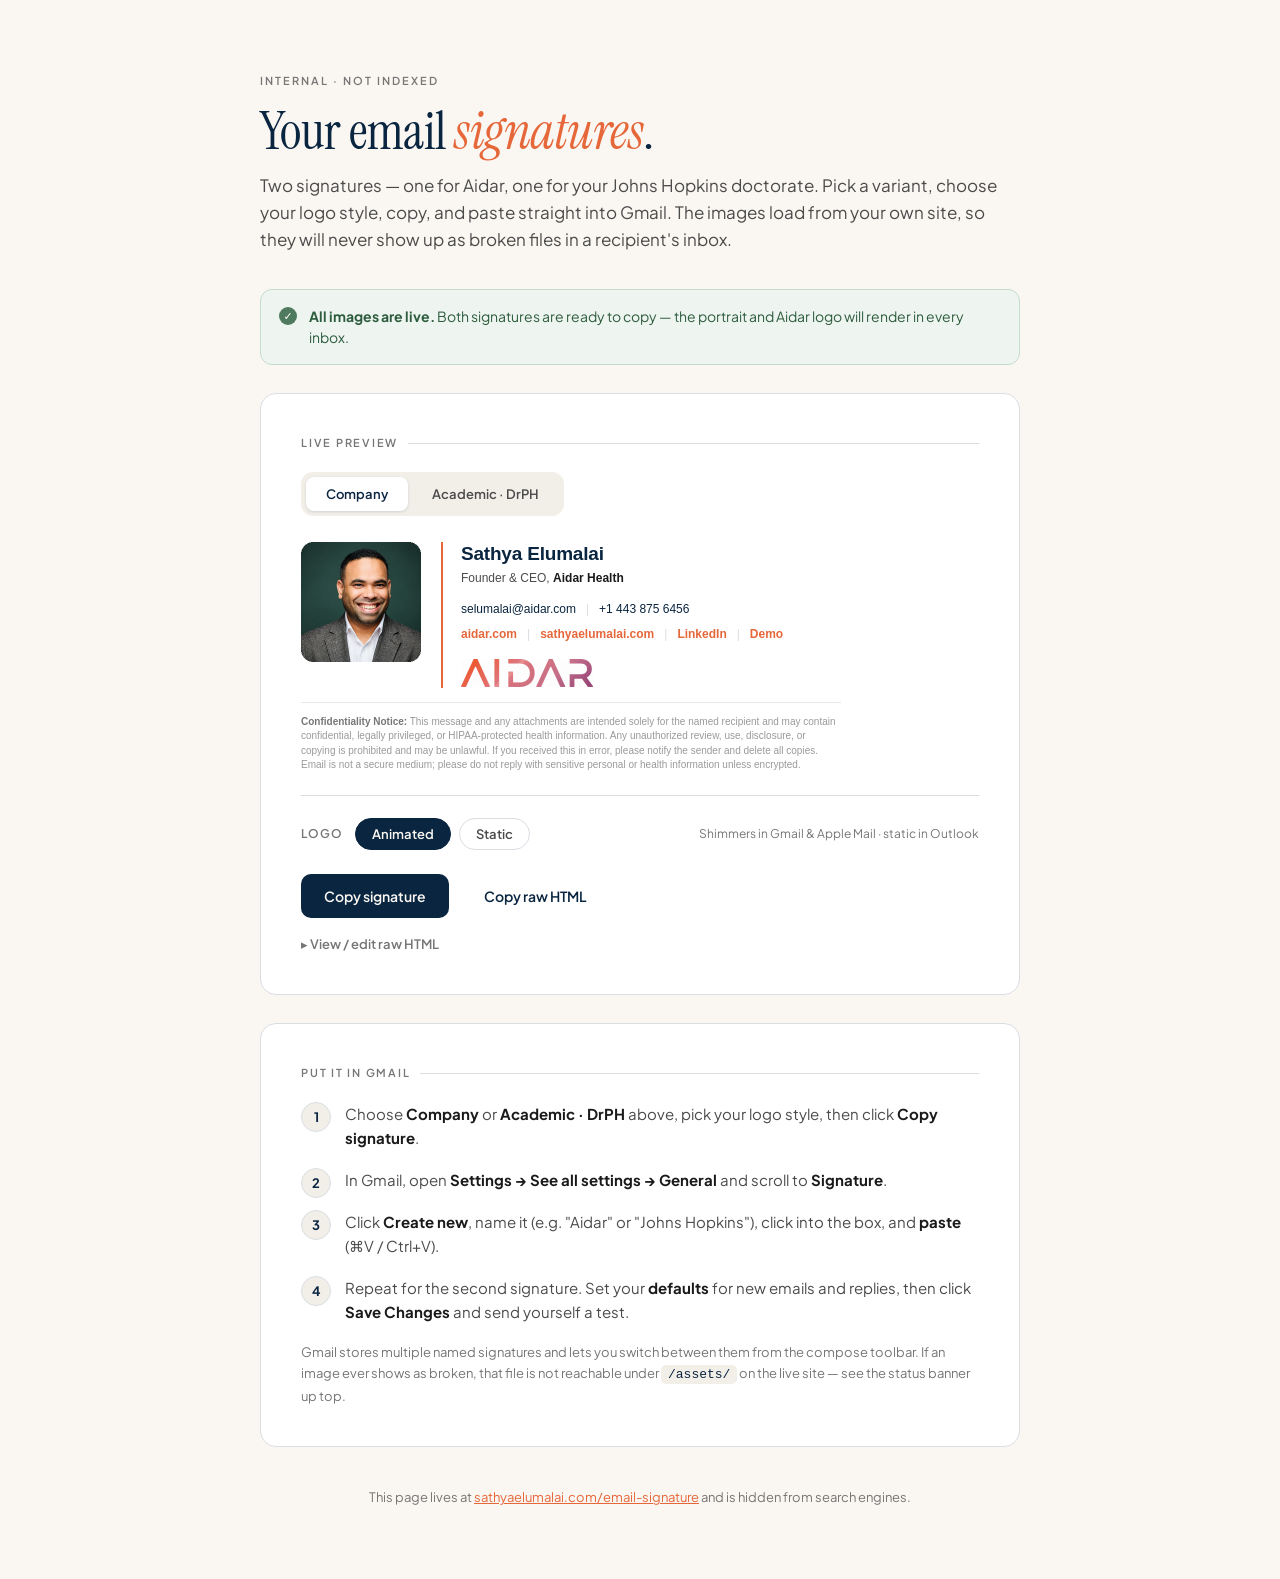
==== commit 82855d79: "Email signature: remove 'Breathe. Fight. Live.' tagline from both variants Per request, drops the ta" ====
--- a/email-signature/index.html
+++ b/email-signature/index.html
@@ -214,7 +214,6 @@
               <div style="padding-top: 14px;">
                 <img class="logoImg" src="/assets/aidar-logo-email-animated.gif" alt="Aidar Health" width="132" height="28" style="display: block; width: 132px; height: 28px; border: 0; outline: none;">
               </div>
-              <div style="font-family: -apple-system, BlinkMacSystemFont, 'Segoe UI', Roboto, 'Helvetica Neue', Arial, sans-serif; font-style: italic; font-size: 12px; color: #4F7A5E; padding-top: 6px;">Breathe. Fight. Live.</div>
             </td>
           </tr>
         </table>
@@ -249,7 +248,6 @@
               <div style="padding-top: 14px;">
                 <img class="logoImg" src="/assets/aidar-logo-email-animated.gif" alt="Aidar Health" width="132" height="28" style="display: block; width: 132px; height: 28px; border: 0; outline: none;">
               </div>
-              <div style="font-family: -apple-system, BlinkMacSystemFont, 'Segoe UI', Roboto, 'Helvetica Neue', Arial, sans-serif; font-style: italic; font-size: 12px; color: #4F7A5E; padding-top: 6px;">Breathe. Fight. Live.</div>
             </td>
           </tr>
         </table>
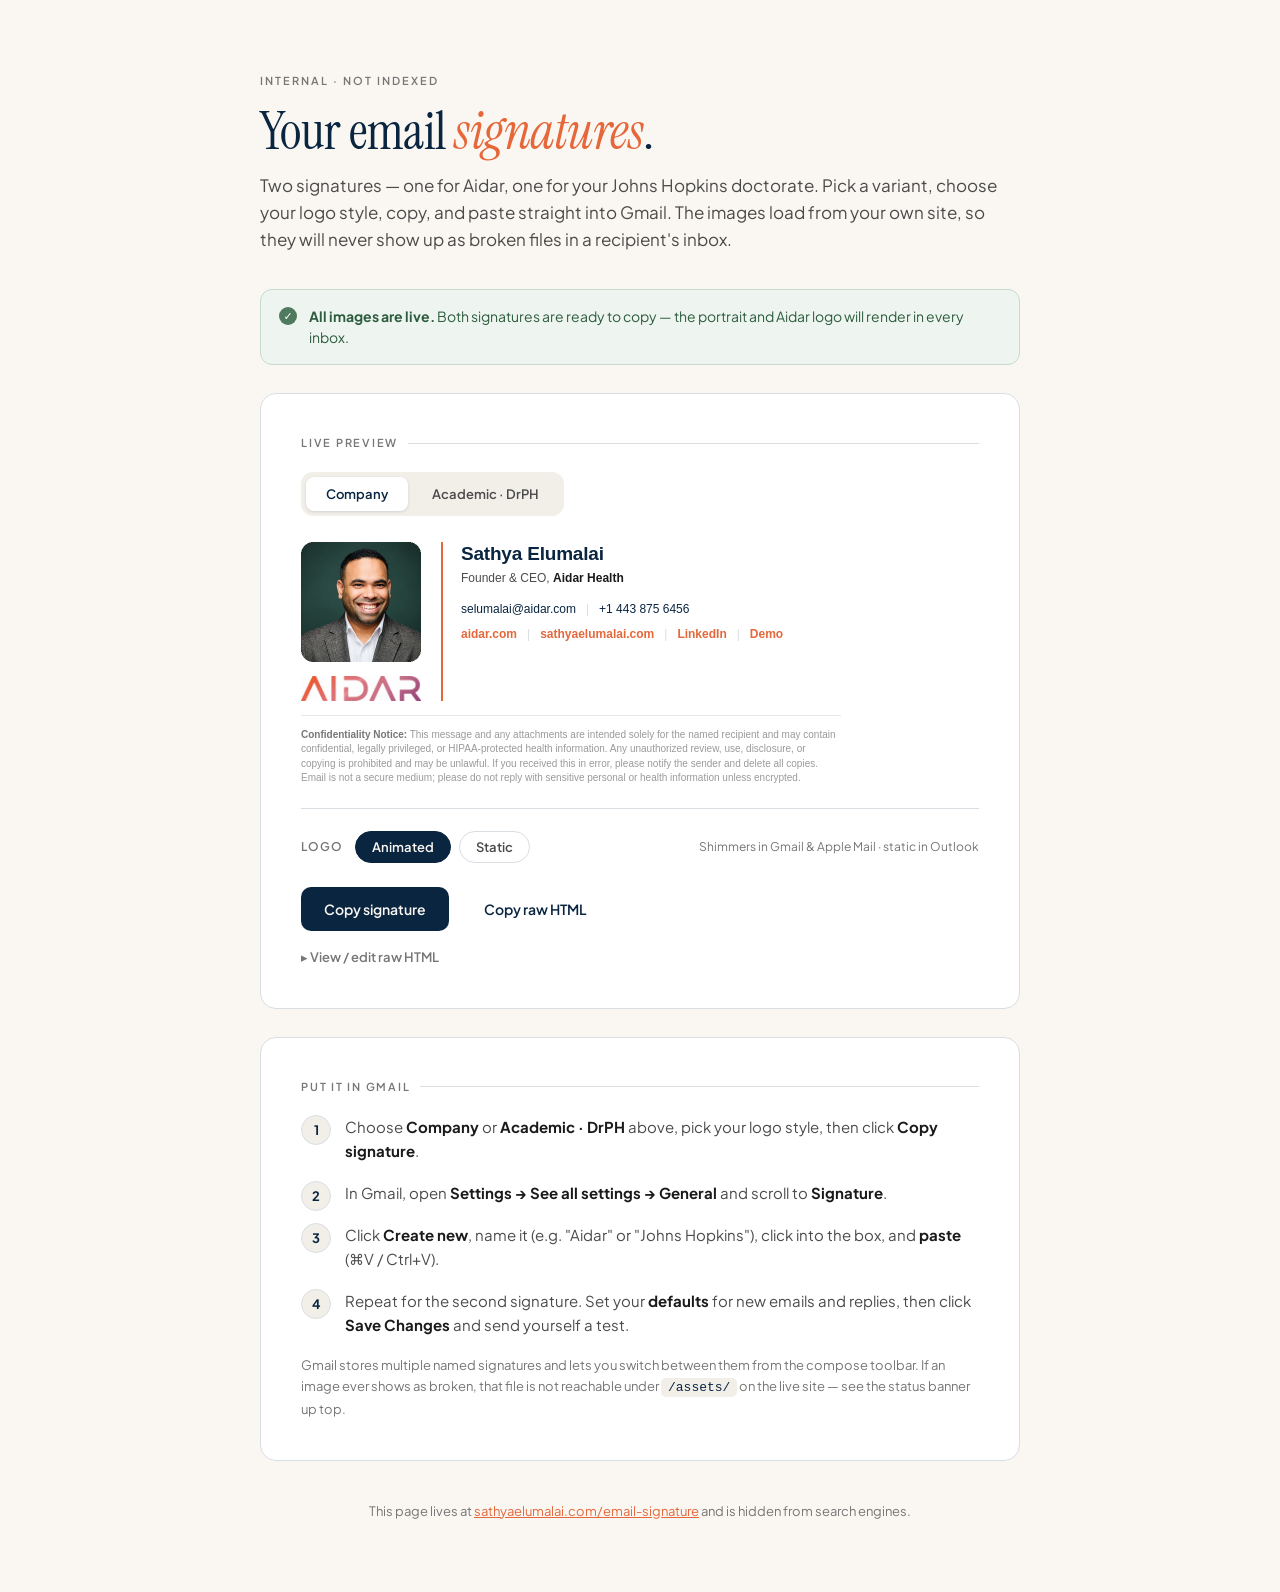
==== commit 32134ade: "Email signature: move AIDAR logo to left column under the photo Stacks the logo beneath the portrait" ====
--- a/email-signature/index.html
+++ b/email-signature/index.html
@@ -193,6 +193,7 @@
           <tr>
             <td style="vertical-align: top; padding: 0 20px 0 0;">
               <img src="/assets/sathya-portrait-chest.png" alt="Sathya Elumalai" width="120" height="120" style="display: block; width: 120px; height: 120px; border: 0; outline: none; text-decoration: none;">
+              <img class="logoImg" src="/assets/aidar-logo-email-animated.gif" alt="Aidar Health" width="120" height="25" style="display: block; width: 120px; height: 25px; border: 0; outline: none; margin-top: 14px;">
             </td>
             <td style="vertical-align: top; padding: 1px 0 1px 18px; border-left: 2px solid #E5673A;">
               <div style="font-family: -apple-system, BlinkMacSystemFont, 'Segoe UI', Roboto, 'Helvetica Neue', Arial, sans-serif; font-size: 19px; font-weight: 700; letter-spacing: -0.2px; color: #0A2540; line-height: 1.2;">Sathya Elumalai</div>
@@ -211,9 +212,6 @@
                 <span style="color: #D9DEE3;">&nbsp;&nbsp;|&nbsp;&nbsp;</span>
                 <a href="https://youtu.be/l9KVmZAAGaM" style="color: #E5673A; text-decoration: none; font-weight: 600;">Demo</a>
               </div>
-              <div style="padding-top: 14px;">
-                <img class="logoImg" src="/assets/aidar-logo-email-animated.gif" alt="Aidar Health" width="132" height="28" style="display: block; width: 132px; height: 28px; border: 0; outline: none;">
-              </div>
             </td>
           </tr>
         </table>
@@ -226,6 +224,7 @@
           <tr>
             <td style="vertical-align: top; padding: 0 20px 0 0;">
               <img src="/assets/sathya-portrait-chest.png" alt="Sathya Elumalai" width="120" height="120" style="display: block; width: 120px; height: 120px; border: 0; outline: none; text-decoration: none;">
+              <img class="logoImg" src="/assets/aidar-logo-email-animated.gif" alt="Aidar Health" width="120" height="25" style="display: block; width: 120px; height: 25px; border: 0; outline: none; margin-top: 14px;">
             </td>
             <td style="vertical-align: top; padding: 1px 0 1px 18px; border-left: 2px solid #E5673A;">
               <div style="font-family: -apple-system, BlinkMacSystemFont, 'Segoe UI', Roboto, 'Helvetica Neue', Arial, sans-serif; font-size: 19px; font-weight: 700; letter-spacing: -0.2px; color: #0A2540; line-height: 1.2;">Sathya Elumalai</div>
@@ -244,9 +243,6 @@
                 <a href="https://www.linkedin.com/in/sathyaelumalai" style="color: #E5673A; text-decoration: none; font-weight: 600;">LinkedIn</a>
                 <span style="color: #D9DEE3;">&nbsp;&nbsp;|&nbsp;&nbsp;</span>
                 <a href="https://youtu.be/l9KVmZAAGaM" style="color: #E5673A; text-decoration: none; font-weight: 600;">Demo</a>
-              </div>
-              <div style="padding-top: 14px;">
-                <img class="logoImg" src="/assets/aidar-logo-email-animated.gif" alt="Aidar Health" width="132" height="28" style="display: block; width: 132px; height: 28px; border: 0; outline: none;">
               </div>
             </td>
           </tr>
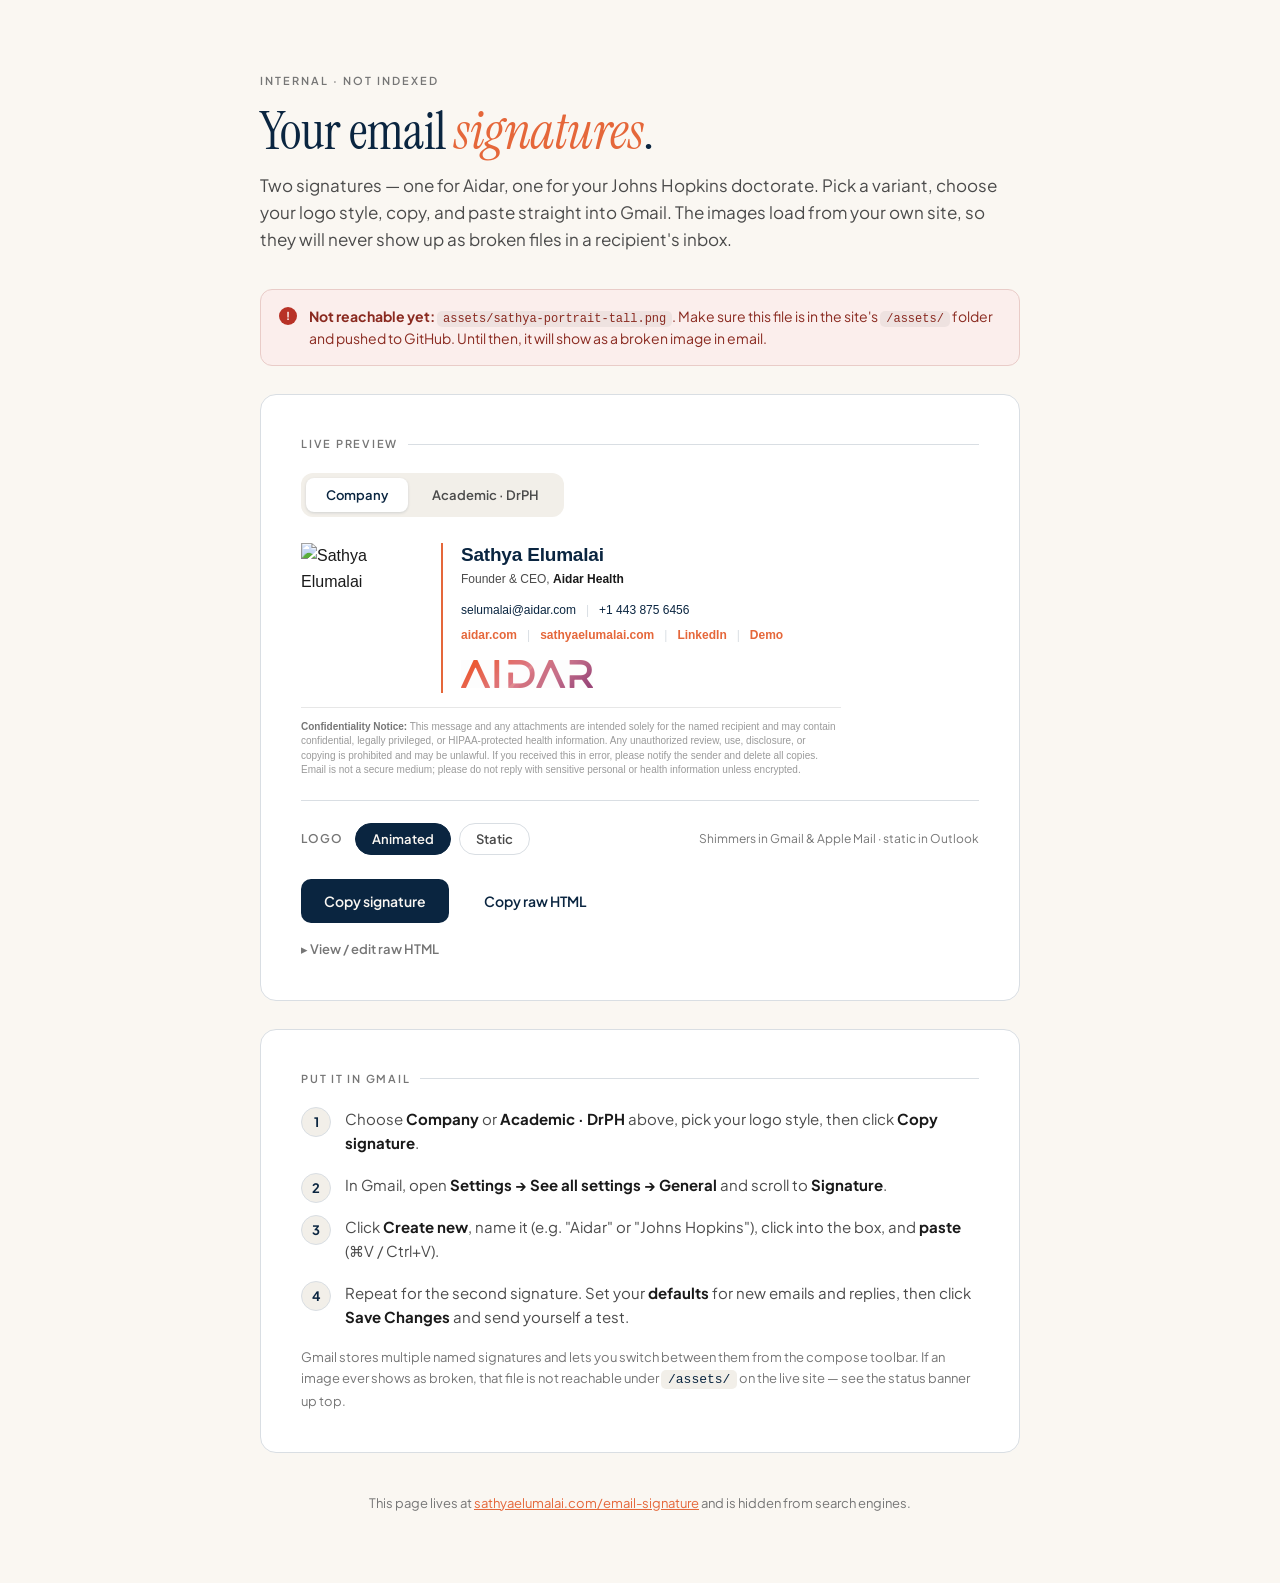
==== commit 6455ad75: "Email signature: logo back on right, taller 120x150 photo to balance columns Reverts the AIDAR logo " ====
--- a/email-signature/index.html
+++ b/email-signature/index.html
@@ -192,8 +192,7 @@
         <table cellpadding="0" cellspacing="0" border="0" role="presentation" style="font-family: -apple-system, BlinkMacSystemFont, 'Segoe UI', Roboto, 'Helvetica Neue', Arial, sans-serif; color: #1A1A1A; border-collapse: collapse;">
           <tr>
             <td style="vertical-align: top; padding: 0 20px 0 0;">
-              <img src="/assets/sathya-portrait-chest.png" alt="Sathya Elumalai" width="120" height="120" style="display: block; width: 120px; height: 120px; border: 0; outline: none; text-decoration: none;">
-              <img class="logoImg" src="/assets/aidar-logo-email-animated.gif" alt="Aidar Health" width="120" height="25" style="display: block; width: 120px; height: 25px; border: 0; outline: none; margin-top: 14px;">
+              <img src="/assets/sathya-portrait-tall.png" alt="Sathya Elumalai" width="120" height="150" style="display: block; width: 120px; height: 150px; border: 0; outline: none; text-decoration: none;">
             </td>
             <td style="vertical-align: top; padding: 1px 0 1px 18px; border-left: 2px solid #E5673A;">
               <div style="font-family: -apple-system, BlinkMacSystemFont, 'Segoe UI', Roboto, 'Helvetica Neue', Arial, sans-serif; font-size: 19px; font-weight: 700; letter-spacing: -0.2px; color: #0A2540; line-height: 1.2;">Sathya Elumalai</div>
@@ -212,6 +211,9 @@
                 <span style="color: #D9DEE3;">&nbsp;&nbsp;|&nbsp;&nbsp;</span>
                 <a href="https://youtu.be/l9KVmZAAGaM" style="color: #E5673A; text-decoration: none; font-weight: 600;">Demo</a>
               </div>
+              <div style="padding-top: 14px;">
+                <img class="logoImg" src="/assets/aidar-logo-email-animated.gif" alt="Aidar Health" width="132" height="28" style="display: block; width: 132px; height: 28px; border: 0; outline: none;">
+              </div>
             </td>
           </tr>
         </table>
@@ -223,8 +225,7 @@
         <table cellpadding="0" cellspacing="0" border="0" role="presentation" style="font-family: -apple-system, BlinkMacSystemFont, 'Segoe UI', Roboto, 'Helvetica Neue', Arial, sans-serif; color: #1A1A1A; border-collapse: collapse;">
           <tr>
             <td style="vertical-align: top; padding: 0 20px 0 0;">
-              <img src="/assets/sathya-portrait-chest.png" alt="Sathya Elumalai" width="120" height="120" style="display: block; width: 120px; height: 120px; border: 0; outline: none; text-decoration: none;">
-              <img class="logoImg" src="/assets/aidar-logo-email-animated.gif" alt="Aidar Health" width="120" height="25" style="display: block; width: 120px; height: 25px; border: 0; outline: none; margin-top: 14px;">
+              <img src="/assets/sathya-portrait-tall.png" alt="Sathya Elumalai" width="120" height="150" style="display: block; width: 120px; height: 150px; border: 0; outline: none; text-decoration: none;">
             </td>
             <td style="vertical-align: top; padding: 1px 0 1px 18px; border-left: 2px solid #E5673A;">
               <div style="font-family: -apple-system, BlinkMacSystemFont, 'Segoe UI', Roboto, 'Helvetica Neue', Arial, sans-serif; font-size: 19px; font-weight: 700; letter-spacing: -0.2px; color: #0A2540; line-height: 1.2;">Sathya Elumalai</div>
@@ -243,6 +244,9 @@
                 <a href="https://www.linkedin.com/in/sathyaelumalai" style="color: #E5673A; text-decoration: none; font-weight: 600;">LinkedIn</a>
                 <span style="color: #D9DEE3;">&nbsp;&nbsp;|&nbsp;&nbsp;</span>
                 <a href="https://youtu.be/l9KVmZAAGaM" style="color: #E5673A; text-decoration: none; font-weight: 600;">Demo</a>
+              </div>
+              <div style="padding-top: 14px;">
+                <img class="logoImg" src="/assets/aidar-logo-email-animated.gif" alt="Aidar Health" width="132" height="28" style="display: block; width: 132px; height: 28px; border: 0; outline: none;">
               </div>
             </td>
           </tr>
@@ -291,7 +295,7 @@
   const ABSOLUTE_BASE = "https://www.sathyaelumalai.com";
 
   const ASSETS = {
-    portrait: "/assets/sathya-portrait-chest.png",
+    portrait: "/assets/sathya-portrait-tall.png",
     logoAnimated: "/assets/aidar-logo-email-animated.gif",
     logoStatic: "/assets/aidar-logo-email.png"
   };
@@ -432,7 +436,7 @@
     const dot = document.getElementById("statusDot");
     const text = document.getElementById("statusText");
     const checks = [
-      ["assets/sathya-portrait-chest.png", ASSETS.portrait],
+      ["assets/sathya-portrait-tall.png", ASSETS.portrait],
       ["assets/aidar-logo-email-animated.gif", ASSETS.logoAnimated],
       ["assets/aidar-logo-email.png", ASSETS.logoStatic]
     ];
